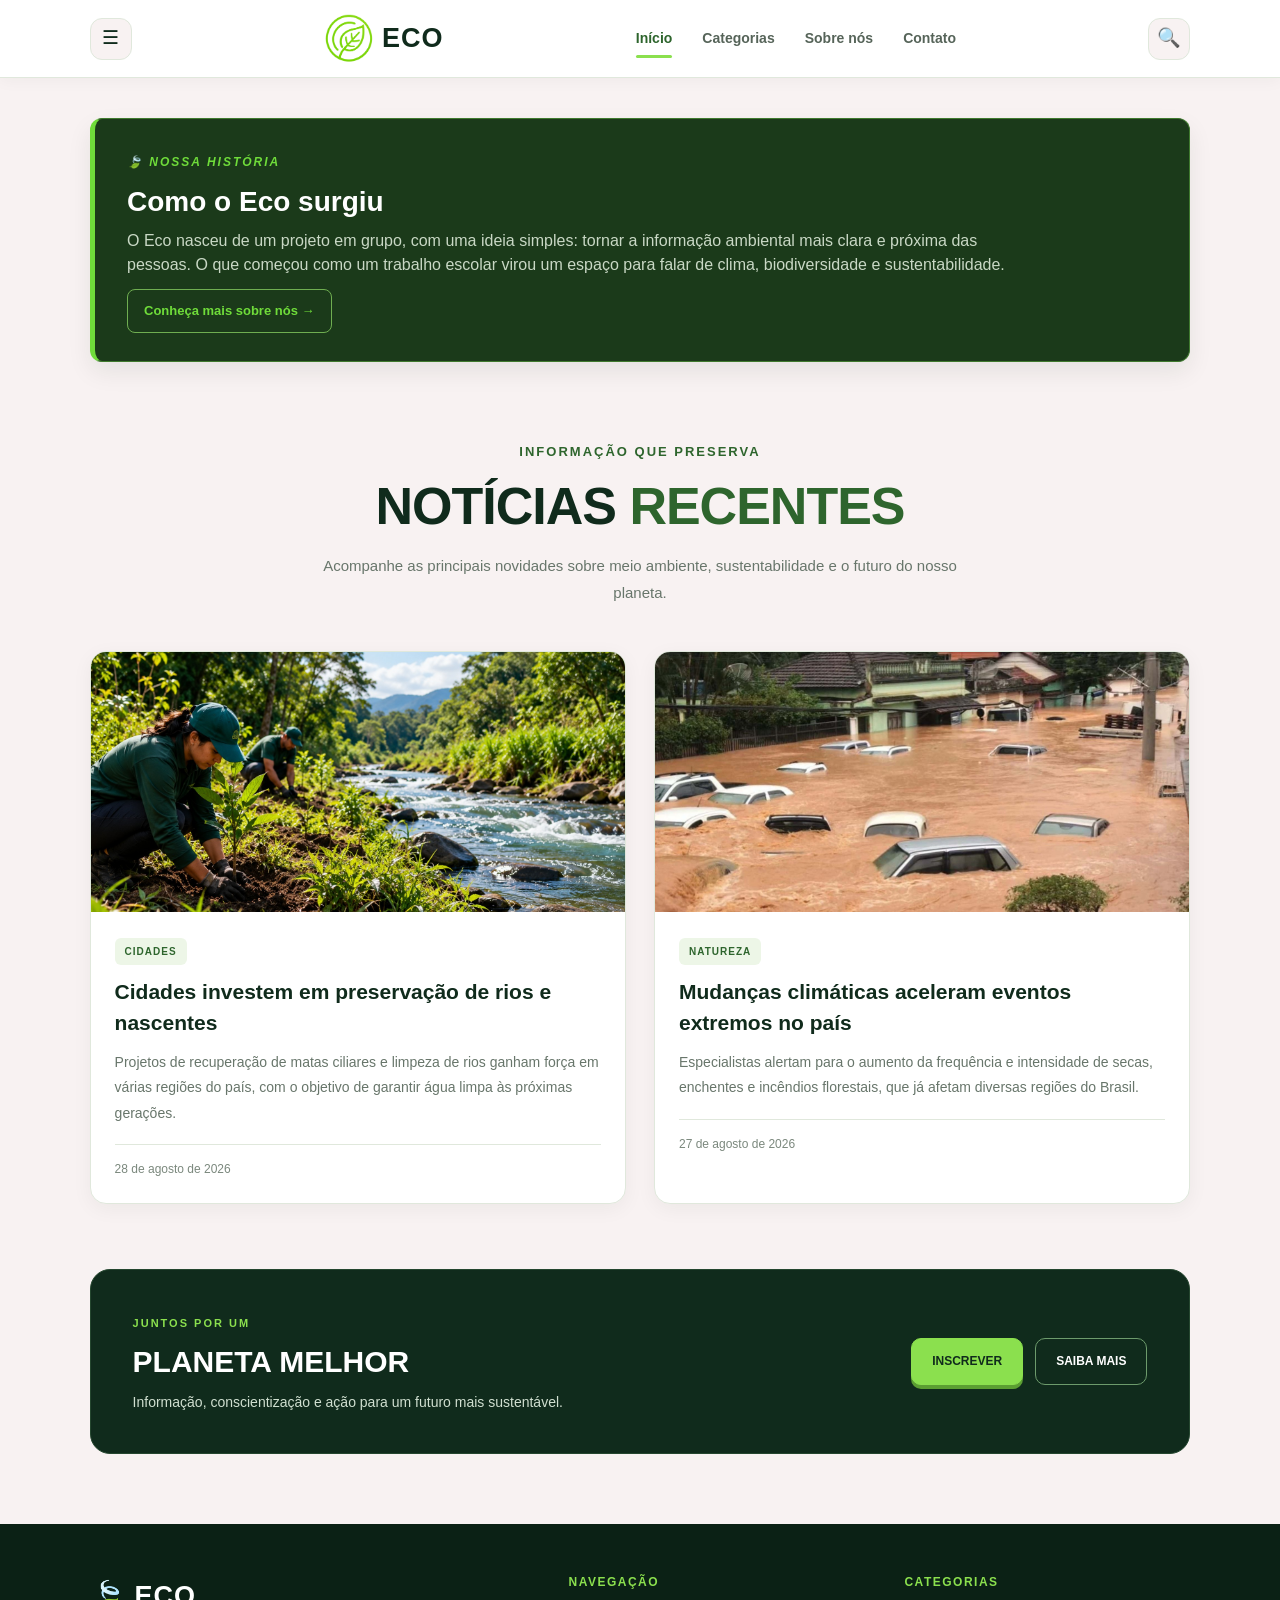
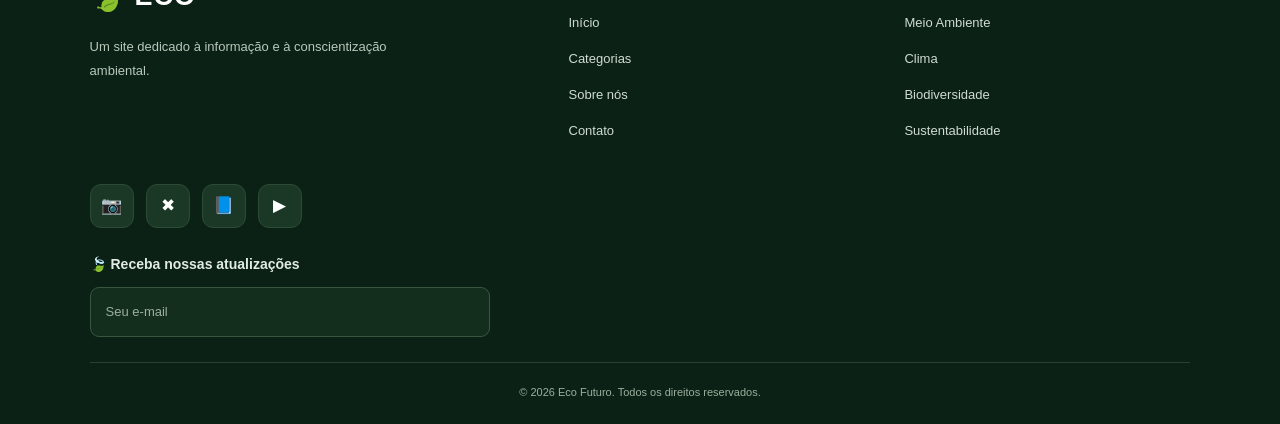
==== index.html @ 81a56c00 "mexi na pagina categorias" ====
<!DOCTYPE html>
<html lang="pt-BR">
<head>
<meta charset="UTF-8">
<meta name="viewport" content="width=device-width, initial-scale=1, viewport-fit=cover">
<title>Eco – Notícias Recentes</title>
<link rel="stylesheet" href="Index.css">
</head>
<body>

<header>
  <button aria-label="Menu">☰</button>
  <div class="logo"><span><img src="IMG/LogoEco.jpg" alt="LogoEco" width="50"></span> ECO</div>
  <nav class="menu-pc">
    <a class="ativo" href="#">Início</a>
    <a href="categorias.html">Categorias</a>
    <a href="sobre.html">Sobre nós</a>
    <a href="#">Contato</a>
  </nav>
  <button aria-label="Buscar">🔍</button>
</header>

<style>
  .historia {
    margin: 24px 14px;
    padding: 18px;
    background: #1b3a1a;
    border: 1px solid #3f7a2e;
    border-left: 5px solid #6fdc3a;
    border-radius: 12px;
    color: #ffffff;
    font-family: "Segoe UI", Arial, sans-serif;
  }
  .historia small { color: #6fdc3a; font-style: italic; font-weight: 700; }
  .historia h2 { font-size: 20px; margin: 4px 0 8px; }
  .historia p { font-size: 13px; line-height: 1.5; color: #c9d8c5; }
  .historia a { display: inline-block; margin-top: 12px; color: #6fdc3a; font-weight: 700; font-size: 13px; text-decoration: none; }
  .historia a:hover { text-decoration: underline; }
  @media (min-width: 900px) {
    .historia { max-width: 1100px; margin: 40px auto; padding: 28px 32px; }
    .historia h2 { font-size: 28px; }
    .historia p { font-size: 16px; }
  }
</style>

<section class="historia">
  <small>🍃 NOSSA HISTÓRIA</small>
  <h2>Como o Eco surgiu</h2>
  <p>
    O Eco nasceu de um projeto em grupo, com uma ideia simples: tornar a
    informação ambiental mais clara e próxima das pessoas. O que começou
    como um trabalho escolar virou um espaço para falar de clima,
    biodiversidade e sustentabilidade.
  </p>
  <a href="sobre.html">Conheça mais sobre nós →</a>
</section>

<section class="hero">
  <em> Informação que preserva</em>
  <h1>NOTÍCIAS <b>RECENTES</b></h1>
  <p>Acompanhe as principais novidades sobre meio ambiente, sustentabilidade e o futuro do nosso planeta.</p>
</section>

<main class="noticias">
  <article class="noticia">
    <div class="foto rio">
      <img src="IMG/Imagem1.jpg" alt="Rio e natureza" width="500">
    </div>
    <div>
      <span class="tag">CIDADES</span>
      <h2>Cidades investem em preservação de rios e nascentes</h2>
      <p>Projetos de recuperação de matas ciliares e limpeza de rios ganham força em várias regiões do país, com o objetivo de garantir água limpa às próximas gerações.</p>
      <time>28 de agosto de 2026</time>
    </div>
  </article>

  <article class="noticia">
    <div class="foto fogo">
      <img src="IMG/2270836f-87b8-4608-9b01-dda32c06513b.jpg" alt="Incêndio florestal" width="500">
    </div>
    <div>
      <span class="tag">NATUREZA</span>
      <h2>Mudanças climáticas aceleram eventos extremos no país</h2>
      <p>Especialistas alertam para o aumento da frequência e intensidade de secas, enchentes e incêndios florestais, que já afetam diversas regiões do Brasil.</p>
      <time>27 de agosto de 2026</time>
    </div>
  </article>
</main>

<section class="chamada">
  <div>
    <small>JUNTOS POR UM</small>
    <h2>PLANETA MELHOR</h2>
    <p>Informação, conscientização e ação para um futuro mais sustentável.</p>
  </div>
  <div class="botoes">
    <a class="btn cheio" href="login.html">INSCREVER</a>
    <a class="btn vazio" href="#">SAIBA MAIS</a>
  </div>
</section>

<footer>
  <div class="colunas">
    <div>
      <div class="logo"><span>🍃</span> ECO</div>
      <p>Um site dedicado à informação e à conscientização ambiental.</p>
    </div>
    <nav>
      <h3>NAVEGAÇÃO</h3>
      <ul>
        <li class="ativo"><a href="index.html">Início</a></li>
        <li><a href="categorias.html">Categorias</a></li>
        <li><a href="sobre.html">Sobre nós</a></li>
        <li><a href="#">Contato</a></li>
      </ul>
    </nav>
    <nav>
      <h3>CATEGORIAS</h3>
      <ul>
        <li><a href="#">Meio Ambiente</a></li>
        <li><a href="clima.html">Clima</a></li>
        <li><a href="#">Biodiversidade</a></li>
        <li><a href="#">Sustentabilidade</a></li>
      </ul>
    </nav>
  </div>

  <div class="sociais">
    <a href="#" aria-label="Instagram">📷</a>
    <a href="#" aria-label="X">✖</a>
    <a href="#" aria-label="Facebook">📘</a>
    <a href="#" aria-label="YouTube">▶</a>
  </div>

  <label class="rotulo" for="email">🍃 Receba nossas atualizações</label>
  <input id="email" type="email" placeholder="Seu e-mail">

  <p class="copy">© 2026 Eco Futuro. Todos os direitos reservados.</p>
</footer>

</body>
</html>
---- Index.css ----
/* ========================================
   ECO - PÁGINA INICIAL
======================================== */

:root {
  --verde-escuro: #102b1c;
  --verde-fundo: #1b3a1a;
  --verde-medio: #2e652d;
  --verde-lima: #8be04e;
  --verde-claro: #edf6e7;
  --branco: #ffffff;
  --fundo: #f8f2f2;
  --texto: #26372b;
  --texto-suave: #68766b;
  --borda: #e0e8dc;
}

* {
  margin: 0;
  padding: 0;
  box-sizing: border-box;
}

html {
  scroll-behavior: smooth;
}

body {
  background: var(--fundo);
  color: var(--texto);
  font-family: "Segoe UI", Arial, sans-serif;
  line-height: 1.7;
}

a {
  color: inherit;
  text-decoration: none;
}

button,
input {
  font: inherit;
}

button {
  cursor: pointer;
}

img {
  display: block;
  max-width: 100%;
}

/* ========================================
   CABEÇALHO
======================================== */

header {
  min-height: 78px;
  padding: 14px 7%;
  display: flex;
  align-items: center;
  justify-content: space-between;
  gap: 24px;
  background: #ffffff;
  border-bottom: 1px solid var(--borda);
  box-shadow: 0 3px 15px rgba(16, 43, 28, 0.04);
  position: relative;
  z-index: 10;
}

.logo {
  display: flex;
  align-items: center;
  gap: 8px;
  color: var(--verde-escuro);
  font-size: 27px;
  font-weight: 800;
  letter-spacing: 1px;
  white-space: nowrap;
}

.logo span {
  font-size: 29px;
}

.menu-pc {
  display: flex;
  align-items: center;
  gap: 30px;
}

.menu-pc a {
  position: relative;
  padding: 8px 0;
  color: #566459;
  font-size: 14px;
  font-weight: 600;
  transition: color 0.25s ease;
}

.menu-pc a::after {
  content: "";
  position: absolute;
  bottom: 0;
  left: 0;
  width: 0;
  height: 3px;
  background: var(--verde-lima);
  border-radius: 5px;
  transition: width 0.25s ease;
}

.menu-pc a:hover,
.menu-pc a.ativo {
  color: var(--verde-medio);
}

.menu-pc a:hover::after,
.menu-pc a.ativo::after {
  width: 100%;
}

header button {
  width: 42px;
  height: 42px;
  flex-shrink: 0;
  border: 1px solid var(--borda);
  border-radius: 12px;
  background: var(--fundo);
  color: var(--verde-escuro);
  font-size: 19px;
  transition: 0.25s ease;
}

header button:hover {
  background: var(--verde-claro);
  border-color: var(--verde-lima);
  transform: translateY(-2px);
}

header button:active {
  transform: scale(0.94);
}

/* ========================================
   NOSSA HISTÓRIA
======================================== */

.historia {
  width: 86%;
  max-width: 1120px;
  margin: 40px auto;
  padding: 30px 34px;
  background: var(--verde-fundo);
  border: 1px solid #3f7a2e;
  border-left: 6px solid var(--verde-lima);
  border-radius: 16px;
  color: var(--branco);
  box-shadow: 0 10px 25px rgba(16, 43, 28, 0.08);
}

.historia small {
  display: inline-block;
  margin-bottom: 8px;
  color: var(--verde-lima);
  font-size: 12px;
  font-weight: 800;
  letter-spacing: 2px;
}

.historia h2 {
  margin: 4px 0 10px;
  color: #ffffff;
  font-size: 28px;
  line-height: 1.3;
}

.historia p {
  max-width: 900px;
  color: #d2dfcf;
  font-size: 14px;
  line-height: 1.8;
}

.historia a {
  display: inline-block;
  margin-top: 16px;
  padding: 10px 16px;
  border: 1px solid #6fae51;
  border-radius: 8px;
  color: var(--verde-lima);
  font-size: 13px;
  font-weight: 700;
  transition: 0.25s ease;
}

.historia a:hover {
  background: var(--verde-lima);
  color: var(--verde-escuro);
  transform: translateY(-2px);
}

/* ========================================
   DESTAQUE PRINCIPAL
======================================== */

.hero {
  max-width: 1000px;
  margin: 0 auto;
  padding: 35px 20px 45px;
  text-align: center;
}

.hero em {
  display: inline-block;
  margin-bottom: 12px;
  color: var(--verde-medio);
  font-size: 13px;
  font-style: normal;
  font-weight: 700;
  letter-spacing: 2px;
  text-transform: uppercase;
}

.hero h1 {
  margin-bottom: 15px;
  color: var(--verde-escuro);
  font-size: clamp(34px, 5vw, 52px);
  font-weight: 800;
  line-height: 1.2;
  letter-spacing: -1px;
}

.hero h1 b {
  color: var(--verde-medio);
}

.hero p {
  max-width: 650px;
  margin: 0 auto;
  color: var(--texto-suave);
  font-size: 15px;
  line-height: 1.8;
}

/* ========================================
   CARDS DAS NOTÍCIAS
======================================== */

.noticias {
  width: 86%;
  max-width: 1120px;
  margin: 0 auto 65px;
  display: grid;
  grid-template-columns: repeat(2, minmax(0, 1fr));
  gap: 28px;
}

.noticia {
  min-width: 0;
  overflow: hidden;
  background: #ffffff;
  border: 1px solid var(--borda);
  border-radius: 16px;
  box-shadow: 0 5px 20px rgba(16, 43, 28, 0.05);
  transition:
    transform 0.3s ease,
    box-shadow 0.3s ease,
    border-color 0.3s ease;
}

.noticia:hover {
  transform: translateY(-5px);
  border-color: #c6dfb9;
  box-shadow: 0 14px 32px rgba(16, 43, 28, 0.12);
}

.noticia .foto {
  width: 100%;
  height: 260px;
  overflow: hidden;
  background: #e4eddf;
}

.noticia .foto img {
  width: 100%;
  height: 100%;
  object-fit: cover;
  object-position: center;
  transition: transform 0.45s ease;
}

.noticia:hover .foto img {
  transform: scale(1.04);
}

.noticia > div:last-child {
  padding: 24px;
}

.tag {
  display: inline-block;
  margin-bottom: 12px;
  padding: 5px 10px;
  border-radius: 6px;
  background: var(--verde-claro);
  color: var(--verde-medio);
  font-size: 10px;
  font-weight: 800;
  letter-spacing: 1px;
}

.noticia h2 {
  margin-bottom: 12px;
  color: var(--verde-escuro);
  font-size: 21px;
  line-height: 1.45;
}

.noticia p {
  margin-bottom: 18px;
  color: var(--texto-suave);
  font-size: 14px;
  line-height: 1.8;
}

.noticia time {
  display: block;
  padding-top: 14px;
  border-top: 1px solid var(--borda);
  color: #7b887d;
  font-size: 12px;
}

/* ========================================
   CHAMADA PLANETA MELHOR
======================================== */

.chamada {
  width: 86%;
  max-width: 1120px;
  margin: 0 auto 70px;
  padding: 38px 42px;
  display: flex;
  align-items: center;
  justify-content: space-between;
  gap: 30px;
  background: var(--verde-escuro);
  border: 1px solid #25472f;
  border-radius: 20px;
  color: #ffffff;
}

.chamada > div:first-child {
  max-width: 600px;
}

.chamada small {
  color: var(--verde-lima);
  font-size: 11px;
  font-weight: 800;
  letter-spacing: 2px;
}

.chamada h2 {
  margin: 7px 0 10px;
  color: #ffffff;
  font-size: 30px;
  line-height: 1.3;
}

.chamada p {
  color: #d0dfd0;
  font-size: 14px;
}

/* ========================================
   BOTÕES
======================================== */

.botoes {
  display: flex;
  align-items: center;
  flex-wrap: wrap;
  gap: 12px;
}

.btn {
  display: inline-flex;
  align-items: center;
  justify-content: center;
  padding: 12px 20px;
  border: 1px solid transparent;
  border-radius: 10px;
  font-size: 12px;
  font-weight: 800;
  text-align: center;
  transition:
    background-color 0.25s ease,
    color 0.25s ease,
    border-color 0.25s ease,
    transform 0.25s ease,
    box-shadow 0.25s ease;
}

.btn.cheio {
  background: var(--verde-lima);
  border-color: var(--verde-lima);
  color: var(--verde-escuro);
  box-shadow: 0 4px 0 #5b9e32;
}

.btn.cheio:hover {
  background: #a1ed6d;
  transform: translateY(-3px);
  box-shadow: 0 7px 16px rgba(139, 224, 78, 0.2);
}

.btn.cheio:active {
  transform: translateY(1px);
  box-shadow: 0 2px 0 #5b9e32;
}

.btn.vazio {
  background: transparent;
  border-color: #6d9b6c;
  color: #ffffff;
}

.btn.vazio:hover {
  background: #25472d;
  border-color: var(--verde-lima);
  color: var(--verde-lima);
  transform: translateY(-3px);
}

.btn.vazio:active {
  transform: scale(0.97);
}

/* ========================================
   RODAPÉ
======================================== */

footer {
  padding: 48px 7% 22px;
  background: #0b2115;
  color: #ffffff;
}

.colunas {
  width: 100%;
  max-width: 1120px;
  margin: 0 auto;
  display: grid;
  grid-template-columns: 1.5fr 1fr 1fr;
  gap: 50px;
}

footer .logo {
  margin-bottom: 14px;
  color: #ffffff;
}

.colunas p {
  max-width: 310px;
  color: #b8c9bb;
  font-size: 13px;
  line-height: 1.8;
}

footer h3 {
  margin-bottom: 15px;
  color: var(--verde-lima);
  font-size: 12px;
  letter-spacing: 1.5px;
}

footer ul {
  list-style: none;
}

footer li {
  margin-bottom: 9px;
}

footer li a {
  color: #d0dcd1;
  font-size: 13px;
  transition: color 0.2s ease;
}

footer li a:hover {
  color: var(--verde-lima);
}

/* ========================================
   REDES SOCIAIS
======================================== */

.sociais {
  width: 100%;
  max-width: 1120px;
  margin: 32px auto 25px;
  display: flex;
  align-items: center;
  gap: 12px;
}

.sociais a {
  width: 44px;
  height: 44px;
  display: inline-flex;
  align-items: center;
  justify-content: center;
  border: 1px solid #2c4b35;
  border-radius: 11px;
  background: #1b3826;
  color: #ffffff;
  font-size: 17px;
  transition:
    background-color 0.25s ease,
    transform 0.25s ease,
    border-color 0.25s ease;
}

.sociais a:hover {
  background: var(--verde-medio);
  border-color: var(--verde-lima);
  transform: translateY(-4px);
}

/* ========================================
   CAMPO DE E-MAIL
======================================== */

.rotulo {
  display: block;
  width: 100%;
  max-width: 1120px;
  margin: 0 auto 10px;
  color: #e1ece2;
  font-size: 14px;
  font-weight: 600;
}

#email {
  display: block;
  width: 100%;
  max-width: 400px;
  margin: 0 auto 25px 0;
  padding: 13px 15px;
  border: 1px solid #395641;
  border-radius: 9px;
  outline: none;
  background: #142e1e;
  color: #ffffff;
  font-size: 13px;
  transition: border-color 0.25s ease;
}

#email::placeholder {
  color: #9caf9f;
}

#email:focus {
  border-color: var(--verde-lima);
  box-shadow: 0 0 0 3px rgba(139, 224, 78, 0.1);
}

/* ========================================
   DIREITOS AUTORAIS
======================================== */

.copy {
  max-width: 1120px;
  margin: 0 auto;
  padding-top: 20px;
  border-top: 1px solid #294132;
  color: #9caf9f;
  font-size: 11px;
  text-align: center;
}

/* ========================================
   RESPONSIVIDADE
======================================== */

@media (max-width: 850px) {
  header {
    padding: 14px 5%;
    gap: 14px;
  }

  .menu-pc {
    gap: 16px;
  }

  .menu-pc a {
    font-size: 12px;
  }

  .historia,
  .noticias,
  .chamada {
    width: 90%;
  }

  .noticia .foto {
    height: 210px;
  }

  .chamada {
    padding: 30px;
    flex-direction: column;
    align-items: flex-start;
  }

  .colunas {
    gap: 30px;
  }
}

@media (max-width: 600px) {
  header {
    min-height: 70px;
    padding: 12px 4%;
    gap: 9px;
  }

  header .logo {
    font-size: 21px;
  }

  header .logo span {
    font-size: 23px;
  }

  .menu-pc {
    gap: 9px;
  }

  .menu-pc a {
    font-size: 10px;
  }

  header button {
    width: 33px;
    height: 33px;
    font-size: 15px;
  }

  .historia {
    margin: 25px auto;
    padding: 23px;
  }

  .historia h2 {
    font-size: 23px;
  }

  .hero {
    padding: 25px 6% 35px;
  }

  .hero h1 {
    font-size: 34px;
  }

  .hero p {
    font-size: 13px;
  }

  .noticias {
    grid-template-columns: 1fr;
    gap: 22px;
    margin-bottom: 45px;
  }

  .noticia .foto {
    height: 230px;
  }

  .noticia > div:last-child {
    padding: 20px;
  }

  .noticia h2 {
    font-size: 19px;
  }

  .chamada {
    margin-bottom: 45px;
    padding: 25px;
  }

  .chamada h2 {
    font-size: 25px;
  }

  .botoes {
    width: 100%;
  }

  .botoes .btn {
    flex: 1;
    padding: 12px 10px;
  }

  footer {
    padding: 35px 6% 20px;
  }

  .colunas {
    grid-template-columns: 1fr 1fr;
    gap: 28px 18px;
  }

  .colunas > div:first-child {
    grid-column: 1 / -1;
  }

  #email {
    max-width: 100%;
  }
}

/* MENOS ANIMAÇÕES PARA QUEM PREFERIR */

@media (prefers-reduced-motion: reduce) {
  *,
  *::before,
  *::after {
    scroll-behavior: auto !important;
    transition-duration: 0.01ms !important;
  }
}
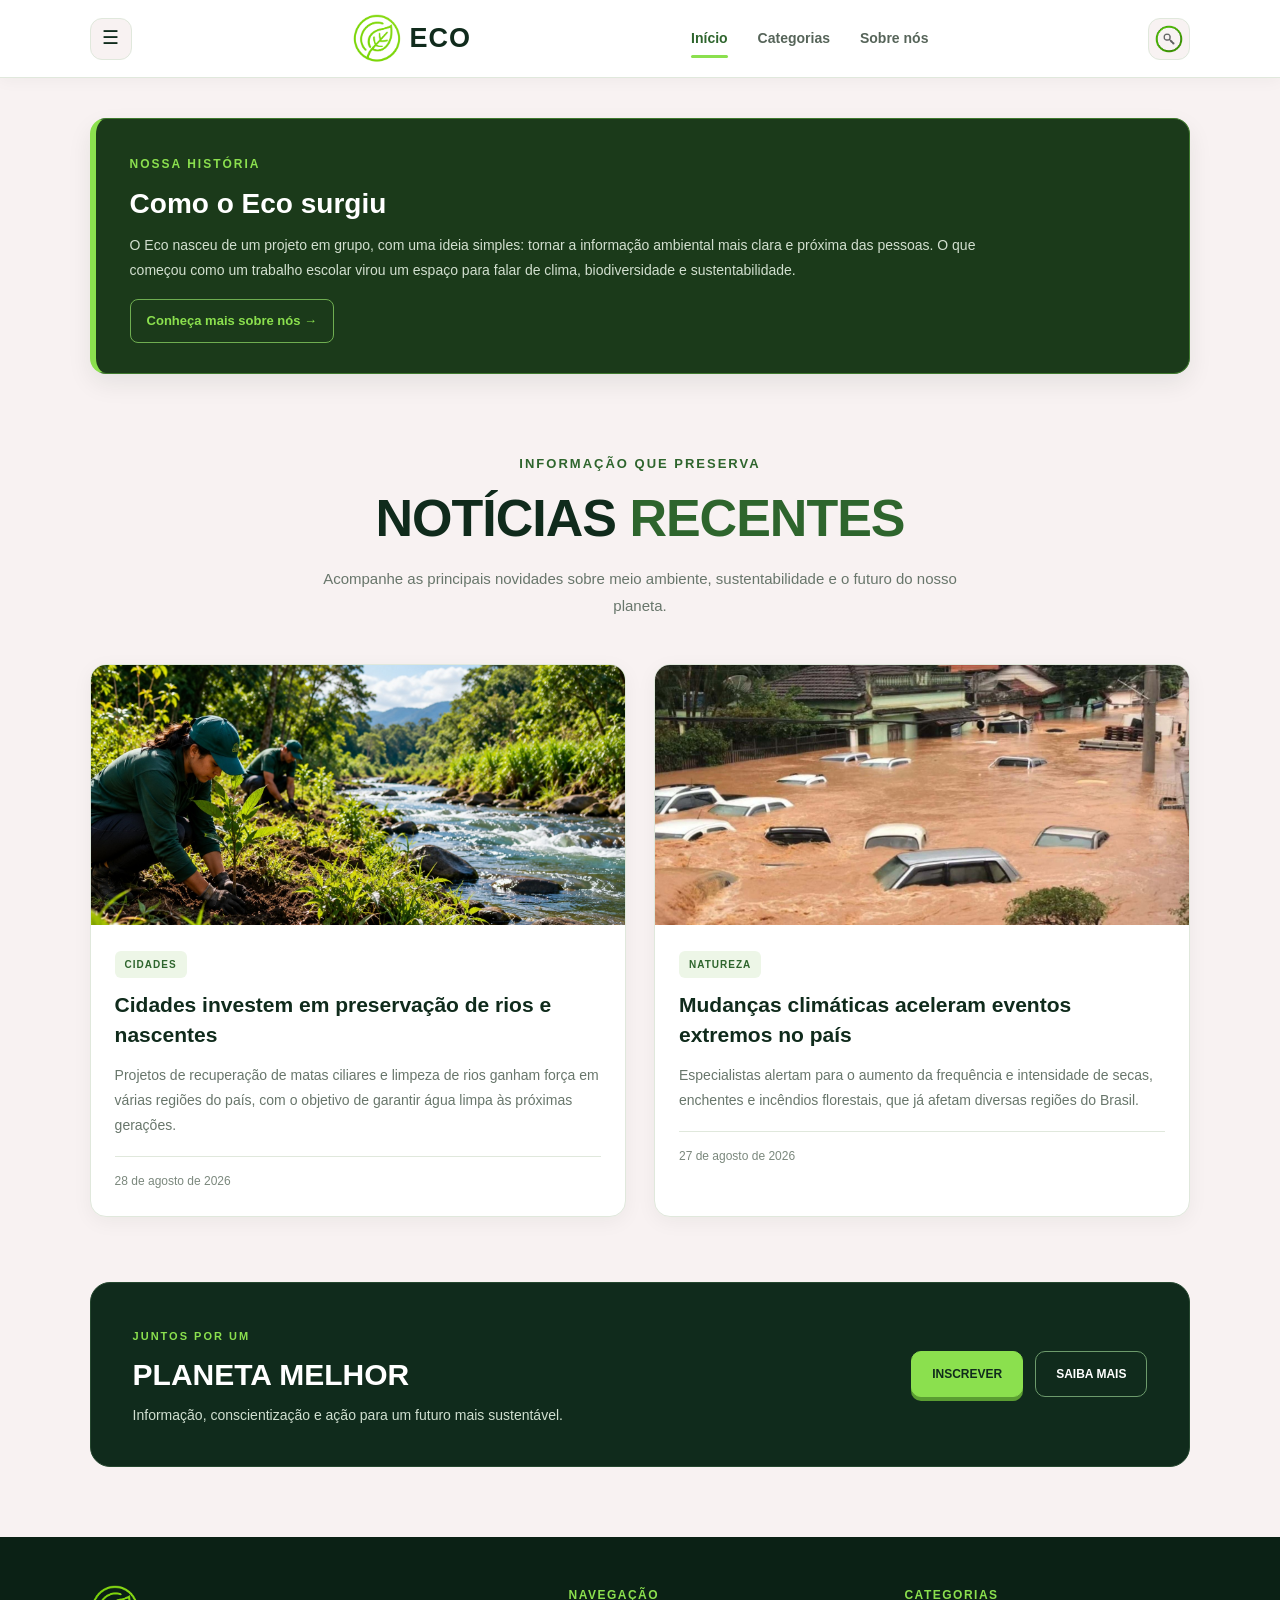
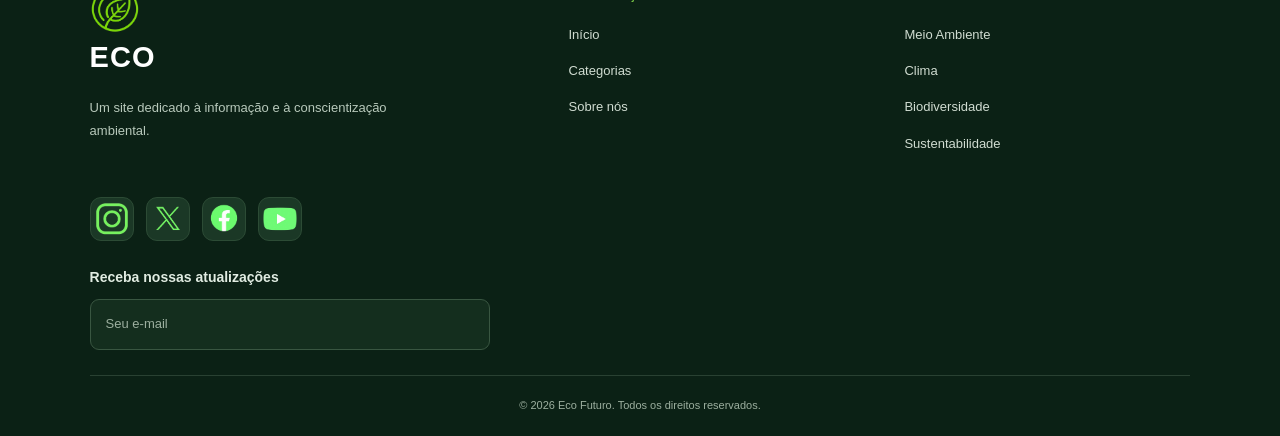
==== commit 910a7ed7: "mudei icones e imagens" ====
--- a/index.html
+++ b/index.html
@@ -1,142 +1,128 @@
 <!DOCTYPE html>
 <html lang="pt-BR">
+
 <head>
-<meta charset="UTF-8">
-<meta name="viewport" content="width=device-width, initial-scale=1, viewport-fit=cover">
-<title>Eco – Notícias Recentes</title>
-<link rel="stylesheet" href="Index.css">
+  <meta charset="UTF-8">
+  <meta name="viewport" content="width=device-width, initial-scale=1, viewport-fit=cover">
+  <title>Eco – Notícias Recentes</title>
+  <link rel="stylesheet" href="Index.css">
 </head>
+
 <body>
 
-<header>
-  <button aria-label="Menu">☰</button>
-  <div class="logo"><span><img src="IMG/LogoEco.jpg" alt="LogoEco" width="50"></span> ECO</div>
-  <nav class="menu-pc">
-    <a class="ativo" href="#">Início</a>
-    <a href="categorias.html">Categorias</a>
-    <a href="sobre.html">Sobre nós</a>
-    <a href="#">Contato</a>
-  </nav>
-  <button aria-label="Buscar">🔍</button>
-</header>
+  <header>
+    <button aria-label="Menu">☰</button>
+    <div class="logo"><span><img src="IMG/LogoEco.jpg" alt="LogoEco" width="50"></span> ECO</div>
+    <nav class="menu-pc">
+      <a class="ativo" href="#">Início</a>
+      <a href="categorias.html">Categorias</a>
+      <a href="sobre.html">Sobre nós</a>
+      
+    </nav>
+    <button aria-label="Buscar"><img src="IMG/Icone-pesquisa.jpg" </button>
+  </header>
 
-<style>
-  .historia {
-    margin: 24px 14px;
-    padding: 18px;
-    background: #1b3a1a;
-    border: 1px solid #3f7a2e;
-    border-left: 5px solid #6fdc3a;
-    border-radius: 12px;
-    color: #ffffff;
-    font-family: "Segoe UI", Arial, sans-serif;
-  }
-  .historia small { color: #6fdc3a; font-style: italic; font-weight: 700; }
-  .historia h2 { font-size: 20px; margin: 4px 0 8px; }
-  .historia p { font-size: 13px; line-height: 1.5; color: #c9d8c5; }
-  .historia a { display: inline-block; margin-top: 12px; color: #6fdc3a; font-weight: 700; font-size: 13px; text-decoration: none; }
-  .historia a:hover { text-decoration: underline; }
-  @media (min-width: 900px) {
-    .historia { max-width: 1100px; margin: 40px auto; padding: 28px 32px; }
-    .historia h2 { font-size: 28px; }
-    .historia p { font-size: 16px; }
-  }
-</style>
+  <style>
+    
+  </style>
 
-<section class="historia">
-  <small>🍃 NOSSA HISTÓRIA</small>
-  <h2>Como o Eco surgiu</h2>
-  <p>
-    O Eco nasceu de um projeto em grupo, com uma ideia simples: tornar a
-    informação ambiental mais clara e próxima das pessoas. O que começou
-    como um trabalho escolar virou um espaço para falar de clima,
-    biodiversidade e sustentabilidade.
-  </p>
-  <a href="sobre.html">Conheça mais sobre nós →</a>
-</section>
+  <section class="historia">
+    <small> NOSSA HISTÓRIA</small>
+    <h2>Como o Eco surgiu</h2>
+    <p>
+      O Eco nasceu de um projeto em grupo, com uma ideia simples: tornar a
+      informação ambiental mais clara e próxima das pessoas. O que começou
+      como um trabalho escolar virou um espaço para falar de clima,
+      biodiversidade e sustentabilidade.
+    </p>
+    <a href="sobre.html">Conheça mais sobre nós →</a>
+  </section>
 
-<section class="hero">
-  <em> Informação que preserva</em>
-  <h1>NOTÍCIAS <b>RECENTES</b></h1>
-  <p>Acompanhe as principais novidades sobre meio ambiente, sustentabilidade e o futuro do nosso planeta.</p>
-</section>
+  <section class="hero">
+    <em> Informação que preserva</em>
+    <h1>NOTÍCIAS <b>RECENTES</b></h1>
+    <p>Acompanhe as principais novidades sobre meio ambiente, sustentabilidade e o futuro do nosso planeta.</p>
+  </section>
 
-<main class="noticias">
-  <article class="noticia">
-    <div class="foto rio">
-      <img src="IMG/Imagem1.jpg" alt="Rio e natureza" width="500">
+  <main class="noticias">
+    <article class="noticia">
+      <div class="foto rio">
+        <img src="IMG/Imagem1.jpg" alt="Rio e natureza" width="500">
+      </div>
+      <div>
+        <span class="tag">CIDADES</span>
+        <h2>Cidades investem em preservação de rios e nascentes</h2>
+        <p>Projetos de recuperação de matas ciliares e limpeza de rios ganham força em várias regiões do país, com o
+          objetivo de garantir água limpa às próximas gerações.</p>
+        <time>28 de agosto de 2026</time>
+      </div>
+    </article>
+
+    <article class="noticia">
+      <div class="foto fogo">
+        <img src="IMG/2270836f-87b8-4608-9b01-dda32c06513b.jpg" alt="Incêndio florestal" width="500">
+      </div>
+      <div>
+        <span class="tag">NATUREZA</span>
+        <h2>Mudanças climáticas aceleram eventos extremos no país</h2>
+        <p>Especialistas alertam para o aumento da frequência e intensidade de secas, enchentes e incêndios florestais,
+          que já afetam diversas regiões do Brasil.</p>
+        <time>27 de agosto de 2026</time>
+      </div>
+    </article>
+  </main>
+
+  <section class="chamada">
+    <div>
+      <small>JUNTOS POR UM</small>
+      <h2>PLANETA MELHOR</h2>
+      <p>Informação, conscientização e ação para um futuro mais sustentável.</p>
     </div>
-    <div>
-      <span class="tag">CIDADES</span>
-      <h2>Cidades investem em preservação de rios e nascentes</h2>
-      <p>Projetos de recuperação de matas ciliares e limpeza de rios ganham força em várias regiões do país, com o objetivo de garantir água limpa às próximas gerações.</p>
-      <time>28 de agosto de 2026</time>
+    <div class="botoes">
+      <a class="btn cheio" href="login.html">INSCREVER</a>
+      <a class="btn vazio" href="#">SAIBA MAIS</a>
     </div>
-  </article>
+  </section>
 
-  <article class="noticia">
-    <div class="foto fogo">
-      <img src="IMG/2270836f-87b8-4608-9b01-dda32c06513b.jpg" alt="Incêndio florestal" width="500">
+  <footer>
+    <div class="colunas">
+      <div>
+        <div class="logo"><span><img src="IMG/LogoEco.jpg" width="50" </span> ECO</div>
+        <p>Um site dedicado à informação e à conscientização ambiental.</p>
+      </div>
+      <nav>
+        <h3>NAVEGAÇÃO</h3>
+        <ul>
+          <li class="ativo"><a href="index.html">Início</a></li>
+          <li><a href="categorias.html">Categorias</a></li>
+          <li><a href="sobre.html">Sobre nós</a></li>
+
+        </ul>
+      </nav>
+      <nav>
+        <h3>CATEGORIAS</h3>
+        <ul>
+          <li><a href="#">Meio Ambiente</a></li>
+          <li><a href="clima.html">Clima</a></li>
+          <li><a href="biodiversidade.html">Biodiversidade</a></li>
+          <li><a href="#">Sustentabilidade</a></li>
+        </ul>
+      </nav>
     </div>
-    <div>
-      <span class="tag">NATUREZA</span>
-      <h2>Mudanças climáticas aceleram eventos extremos no país</h2>
-      <p>Especialistas alertam para o aumento da frequência e intensidade de secas, enchentes e incêndios florestais, que já afetam diversas regiões do Brasil.</p>
-      <time>27 de agosto de 2026</time>
+
+    <div class="sociais">
+      <a href="#" aria-label="Instagram"><img src="IMG/Insta-verde.png"</a>
+      <a href="#" aria-label="X"><img src="IMG/x.jpg" alt=""></a>
+      <a href="#" aria-label="Facebook"><img src="IMG/Faceboook.jpg"</a>
+      <a href="#" aria-label="YouTube"><img src="IMG/You-tube.jpg"</a>
     </div>
-  </article>
-</main>
 
-<section class="chamada">
-  <div>
-    <small>JUNTOS POR UM</small>
-    <h2>PLANETA MELHOR</h2>
-    <p>Informação, conscientização e ação para um futuro mais sustentável.</p>
-  </div>
-  <div class="botoes">
-    <a class="btn cheio" href="login.html">INSCREVER</a>
-    <a class="btn vazio" href="#">SAIBA MAIS</a>
-  </div>
-</section>
+    <label class="rotulo" for="email"> Receba nossas atualizações</label>
+    <input id="email" type="email" placeholder="Seu e-mail">
 
-<footer>
-  <div class="colunas">
-    <div>
-      <div class="logo"><span>🍃</span> ECO</div>
-      <p>Um site dedicado à informação e à conscientização ambiental.</p>
-    </div>
-    <nav>
-      <h3>NAVEGAÇÃO</h3>
-      <ul>
-        <li class="ativo"><a href="index.html">Início</a></li>
-        <li><a href="categorias.html">Categorias</a></li>
-        <li><a href="sobre.html">Sobre nós</a></li>
-        <li><a href="#">Contato</a></li>
-      </ul>
-    </nav>
-    <nav>
-      <h3>CATEGORIAS</h3>
-      <ul>
-        <li><a href="#">Meio Ambiente</a></li>
-        <li><a href="clima.html">Clima</a></li>
-        <li><a href="#">Biodiversidade</a></li>
-        <li><a href="#">Sustentabilidade</a></li>
-      </ul>
-    </nav>
-  </div>
-
-  <div class="sociais">
-    <a href="#" aria-label="Instagram">📷</a>
-    <a href="#" aria-label="X">✖</a>
-    <a href="#" aria-label="Facebook">📘</a>
-    <a href="#" aria-label="YouTube">▶</a>
-  </div>
-
-  <label class="rotulo" for="email">🍃 Receba nossas atualizações</label>
-  <input id="email" type="email" placeholder="Seu e-mail">
-
-  <p class="copy">© 2026 Eco Futuro. Todos os direitos reservados.</p>
-</footer>
+    <p class="copy">© 2026 Eco Futuro. Todos os direitos reservados.</p>
+  </footer>
 
 </body>
+
 </html>
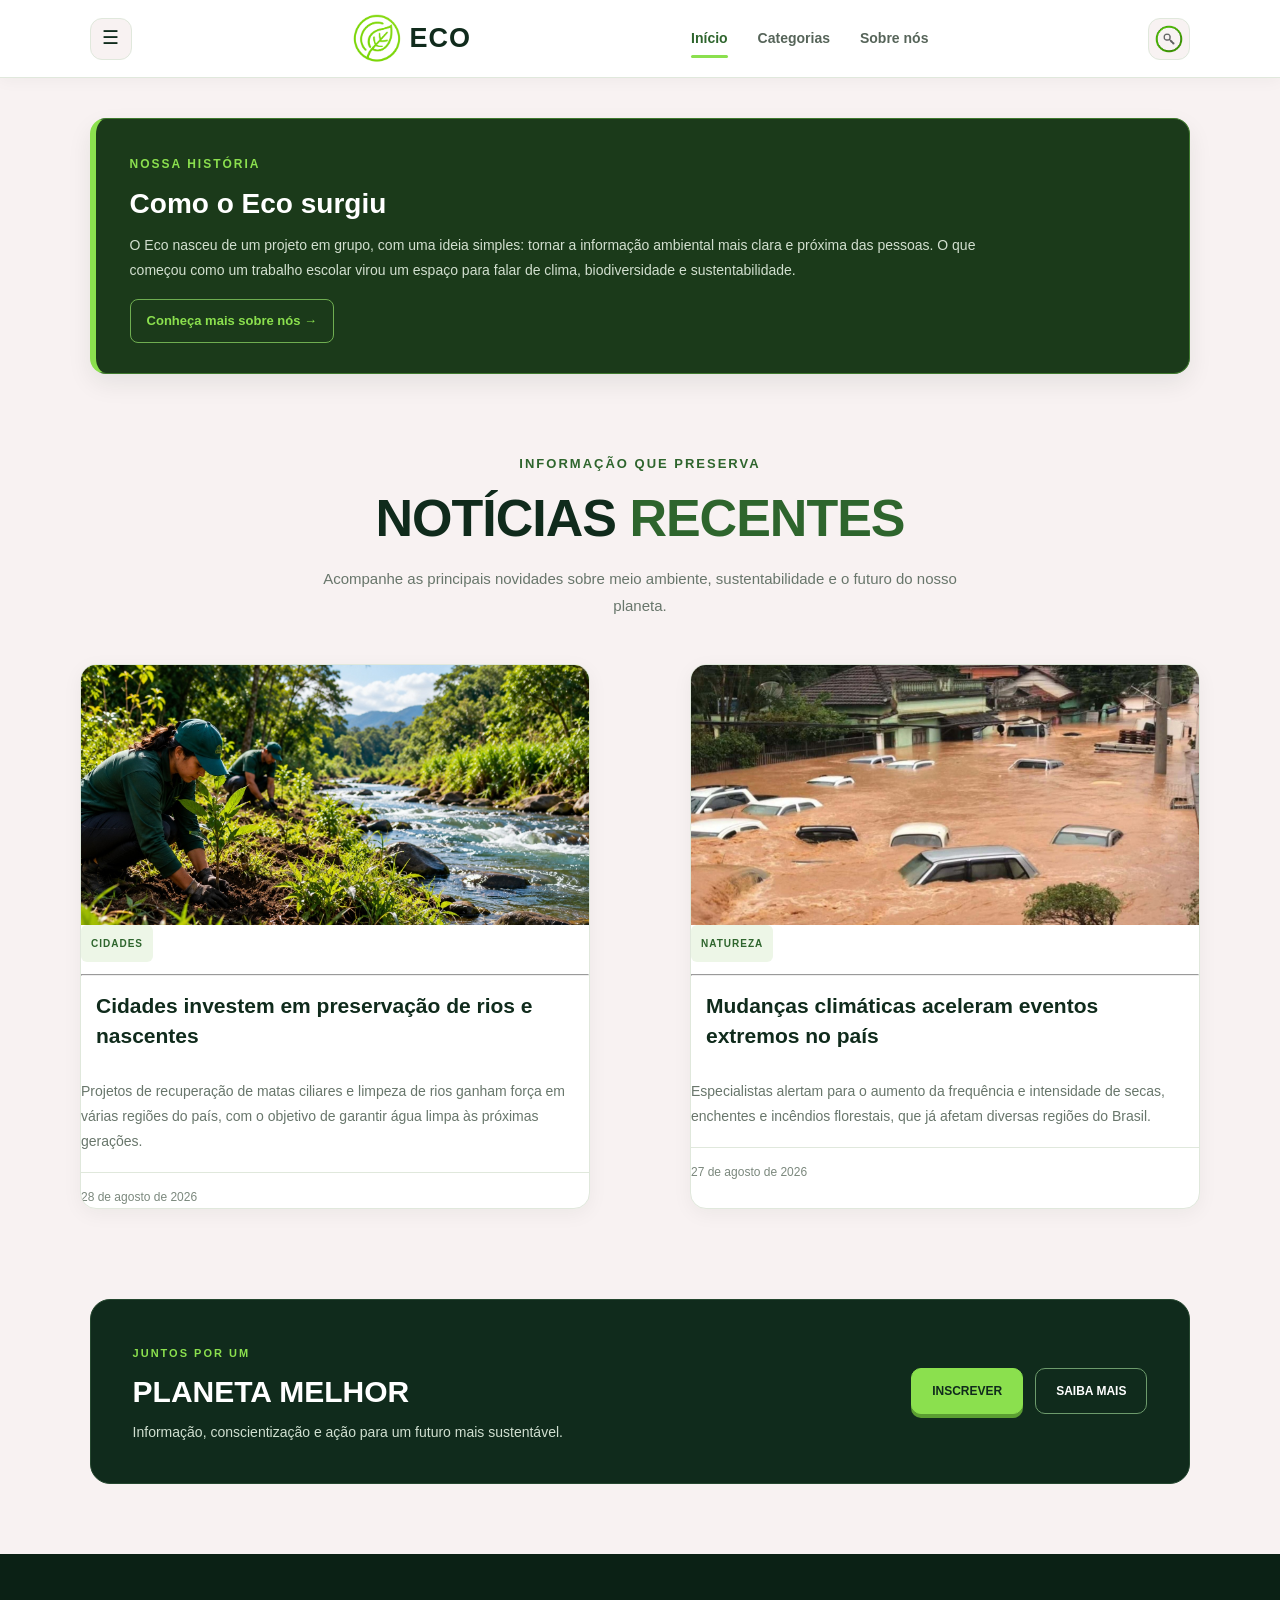
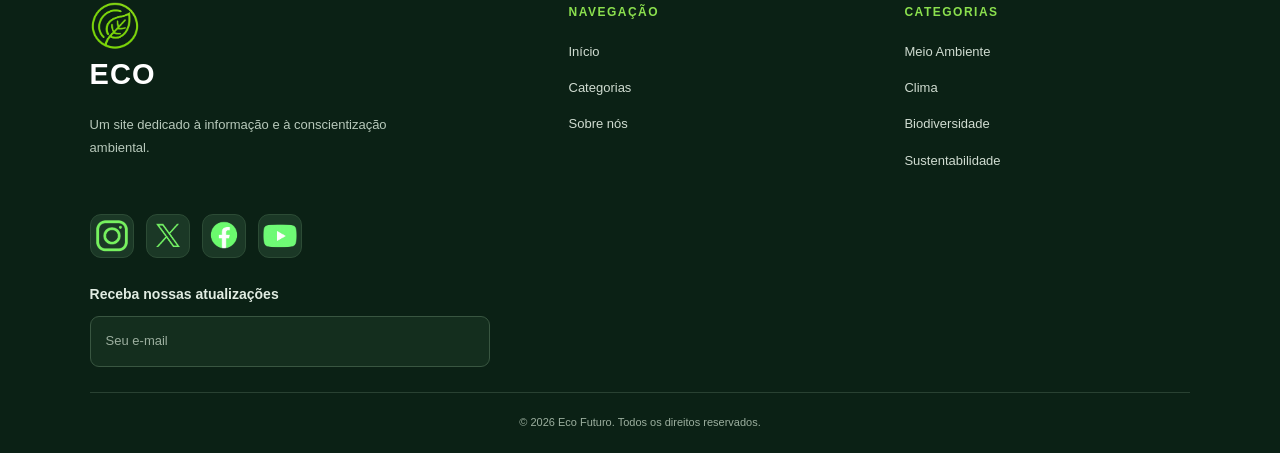
==== commit 80aa17de: "mexi nos cards" ====
--- a/index.html
+++ b/index.html
@@ -46,29 +46,36 @@
 
   <main class="noticias">
     <article class="noticia">
+      <a href=https://www.abcdoabc.com.br/governo-de-sp-investe-23mi-prevencao-de-riscos/>
       <div class="foto rio">
         <img src="IMG/Imagem1.jpg" alt="Rio e natureza" width="500">
       </div>
+      
       <div>
         <span class="tag">CIDADES</span>
+        <hr>
         <h2>Cidades investem em preservação de rios e nascentes</h2>
         <p>Projetos de recuperação de matas ciliares e limpeza de rios ganham força em várias regiões do país, com o
           objetivo de garantir água limpa às próximas gerações.</p>
         <time>28 de agosto de 2026</time>
       </div>
+      </a>
     </article>
 
     <article class="noticia">
+       <a href=https://www.unicef.org/brazil/mudancas-climaticas-e-meio-ambiente/>
       <div class="foto fogo">
         <img src="IMG/2270836f-87b8-4608-9b01-dda32c06513b.jpg" alt="Incêndio florestal" width="500">
       </div>
       <div>
         <span class="tag">NATUREZA</span>
+        <hr>
         <h2>Mudanças climáticas aceleram eventos extremos no país</h2>
         <p>Especialistas alertam para o aumento da frequência e intensidade de secas, enchentes e incêndios florestais,
           que já afetam diversas regiões do Brasil.</p>
         <time>27 de agosto de 2026</time>
       </div>
+    </a>
     </article>
   </main>
 
--- a/Index.css
+++ b/Index.css
@@ -245,17 +245,15 @@
   line-height: 1.8;
 }
 
-/* ========================================
-   CARDS DAS NOTÍCIAS
-======================================== */
+/* CARDS DAS NOTÍCIAS */
 
 .noticias {
-  width: 86%;
+  width: 100%;
   max-width: 1120px;
-  margin: 0 auto 65px;
+  margin: 0 auto 90px;
   display: grid;
   grid-template-columns: repeat(2, minmax(0, 1fr));
-  gap: 28px;
+  gap: 100px;
 }
 
 .noticia {
@@ -303,7 +301,7 @@
 .tag {
   display: inline-block;
   margin-bottom: 12px;
-  padding: 5px 10px;
+  padding: 10px 10px;
   border-radius: 6px;
   background: var(--verde-claro);
   color: var(--verde-medio);
@@ -312,7 +310,9 @@
   letter-spacing: 1px;
 }
 
+/*Cidades investem dentro do card*/
 .noticia h2 {
+  padding: 15px;
   margin-bottom: 12px;
   color: var(--verde-escuro);
   font-size: 21px;
@@ -334,9 +334,7 @@
   font-size: 12px;
 }
 
-/* ========================================
-   CHAMADA PLANETA MELHOR
-======================================== */
+/* CHAMADA PLANETA MELHOR */
 
 .chamada {
   width: 86%;
@@ -376,9 +374,7 @@
   font-size: 14px;
 }
 
-/* ========================================
-   BOTÕES
-======================================== */
+/* BOTÕES */
 
 .botoes {
   display: flex;
@@ -440,9 +436,7 @@
   transform: scale(0.97);
 }
 
-/* ========================================
-   RODAPÉ
-======================================== */
+/* RODAPÉ */
 
 footer {
   padding: 48px 7% 22px;
@@ -532,9 +526,7 @@
   transform: translateY(-4px);
 }
 
-/* ========================================
-   CAMPO DE E-MAIL
-======================================== */
+/* CAMPO DE E-MAIL */
 
 .rotulo {
   display: block;
@@ -570,9 +562,7 @@
   box-shadow: 0 0 0 3px rgba(139, 224, 78, 0.1);
 }
 
-/* ========================================
-   DIREITOS AUTORAIS
-======================================== */
+/* DIREITOS AUTORAIS */
 
 .copy {
   max-width: 1120px;
@@ -584,9 +574,7 @@
   text-align: center;
 }
 
-/* ========================================
-   RESPONSIVIDADE
-======================================== */
+/*RESPONSIVIDADE*/
 
 @media (max-width: 850px) {
   header {
@@ -726,14 +714,3 @@
     max-width: 100%;
   }
 }
-
-/* MENOS ANIMAÇÕES PARA QUEM PREFERIR */
-
-@media (prefers-reduced-motion: reduce) {
-  *,
-  *::before,
-  *::after {
-    scroll-behavior: auto !important;
-    transition-duration: 0.01ms !important;
-  }
-}
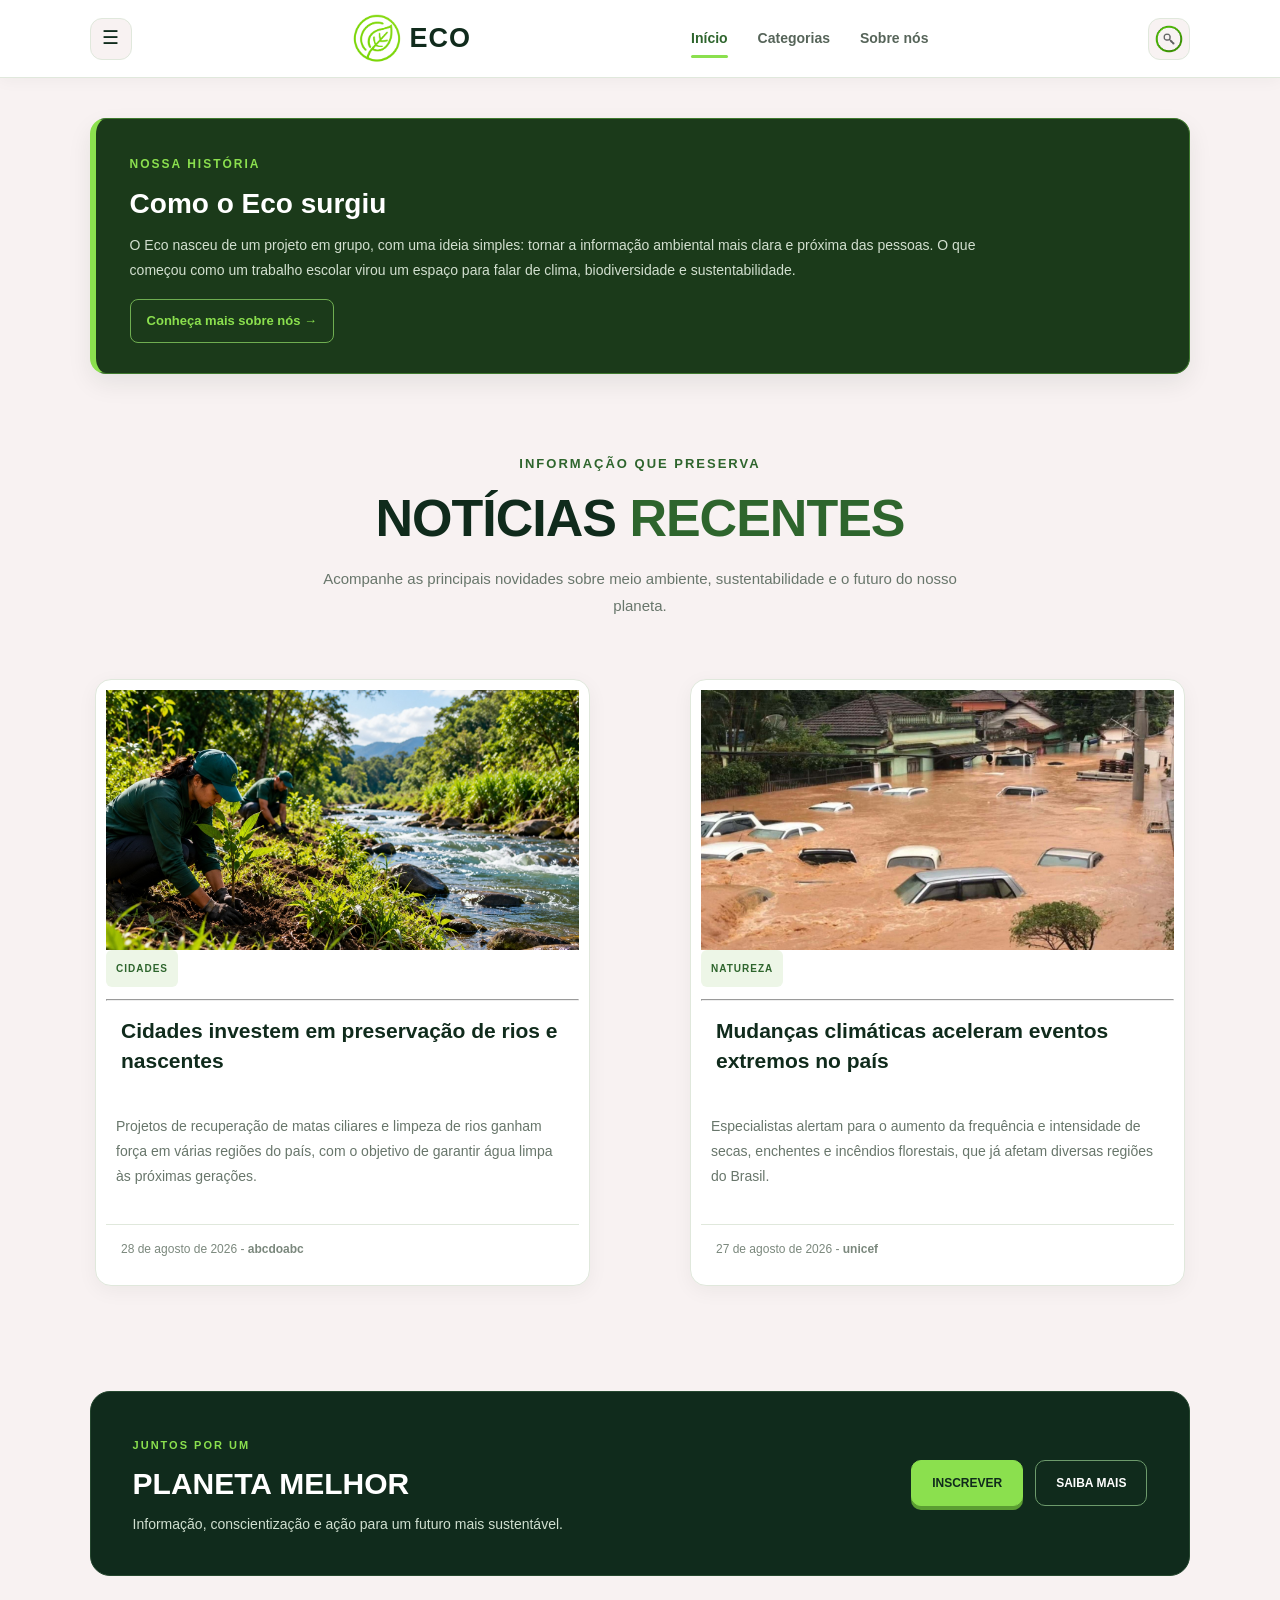
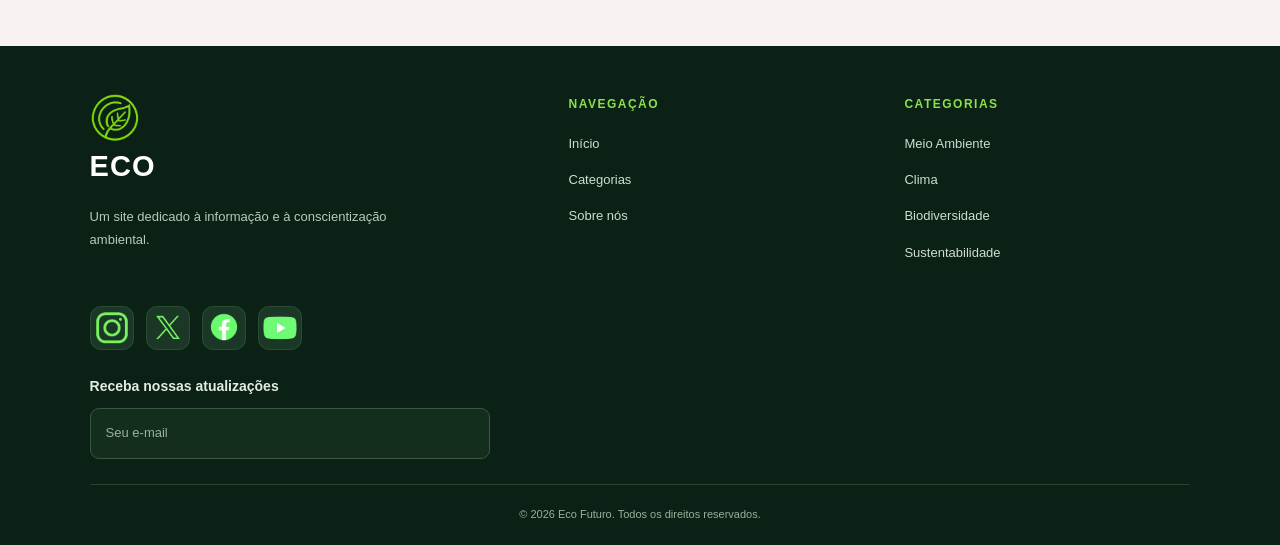
==== commit 4a535f58: "reajustei os cards" ====
--- a/index.html
+++ b/index.html
@@ -57,7 +57,7 @@
         <h2>Cidades investem em preservação de rios e nascentes</h2>
         <p>Projetos de recuperação de matas ciliares e limpeza de rios ganham força em várias regiões do país, com o
           objetivo de garantir água limpa às próximas gerações.</p>
-        <time>28 de agosto de 2026</time>
+        <time>28 de agosto de 2026 - <strong>abcdoabc</strong></time>
       </div>
       </a>
     </article>
@@ -73,7 +73,7 @@
         <h2>Mudanças climáticas aceleram eventos extremos no país</h2>
         <p>Especialistas alertam para o aumento da frequência e intensidade de secas, enchentes e incêndios florestais,
           que já afetam diversas regiões do Brasil.</p>
-        <time>27 de agosto de 2026</time>
+        <time>27 de agosto de 2026 - <strong>unicef</strong></time>
       </div>
     </a>
     </article>
--- a/Index.css
+++ b/Index.css
@@ -245,9 +245,10 @@
   line-height: 1.8;
 }
 
-/* CARDS DAS NOTÍCIAS */
+/* CARDS DA NATUREZA dentro do card */
 
 .noticias {
+  padding: 15px;
   width: 100%;
   max-width: 1120px;
   margin: 0 auto 90px;
@@ -256,7 +257,9 @@
   gap: 100px;
 }
 
+/*Texto Natureza*/
 .noticia {
+  padding: 10px;
   min-width: 0;
   overflow: hidden;
   background: #ffffff;
@@ -319,14 +322,18 @@
   line-height: 1.45;
 }
 
+/*Texto cidades investem*/
 .noticia p {
-  margin-bottom: 18px;
+  padding: 10px;
+  margin-bottom: 25px;
   color: var(--texto-suave);
   font-size: 14px;
   line-height: 1.8;
 }
 
+/*Texto cidades investem - dia*/
 .noticia time {
+  padding: 15px;
   display: block;
   padding-top: 14px;
   border-top: 1px solid var(--borda);
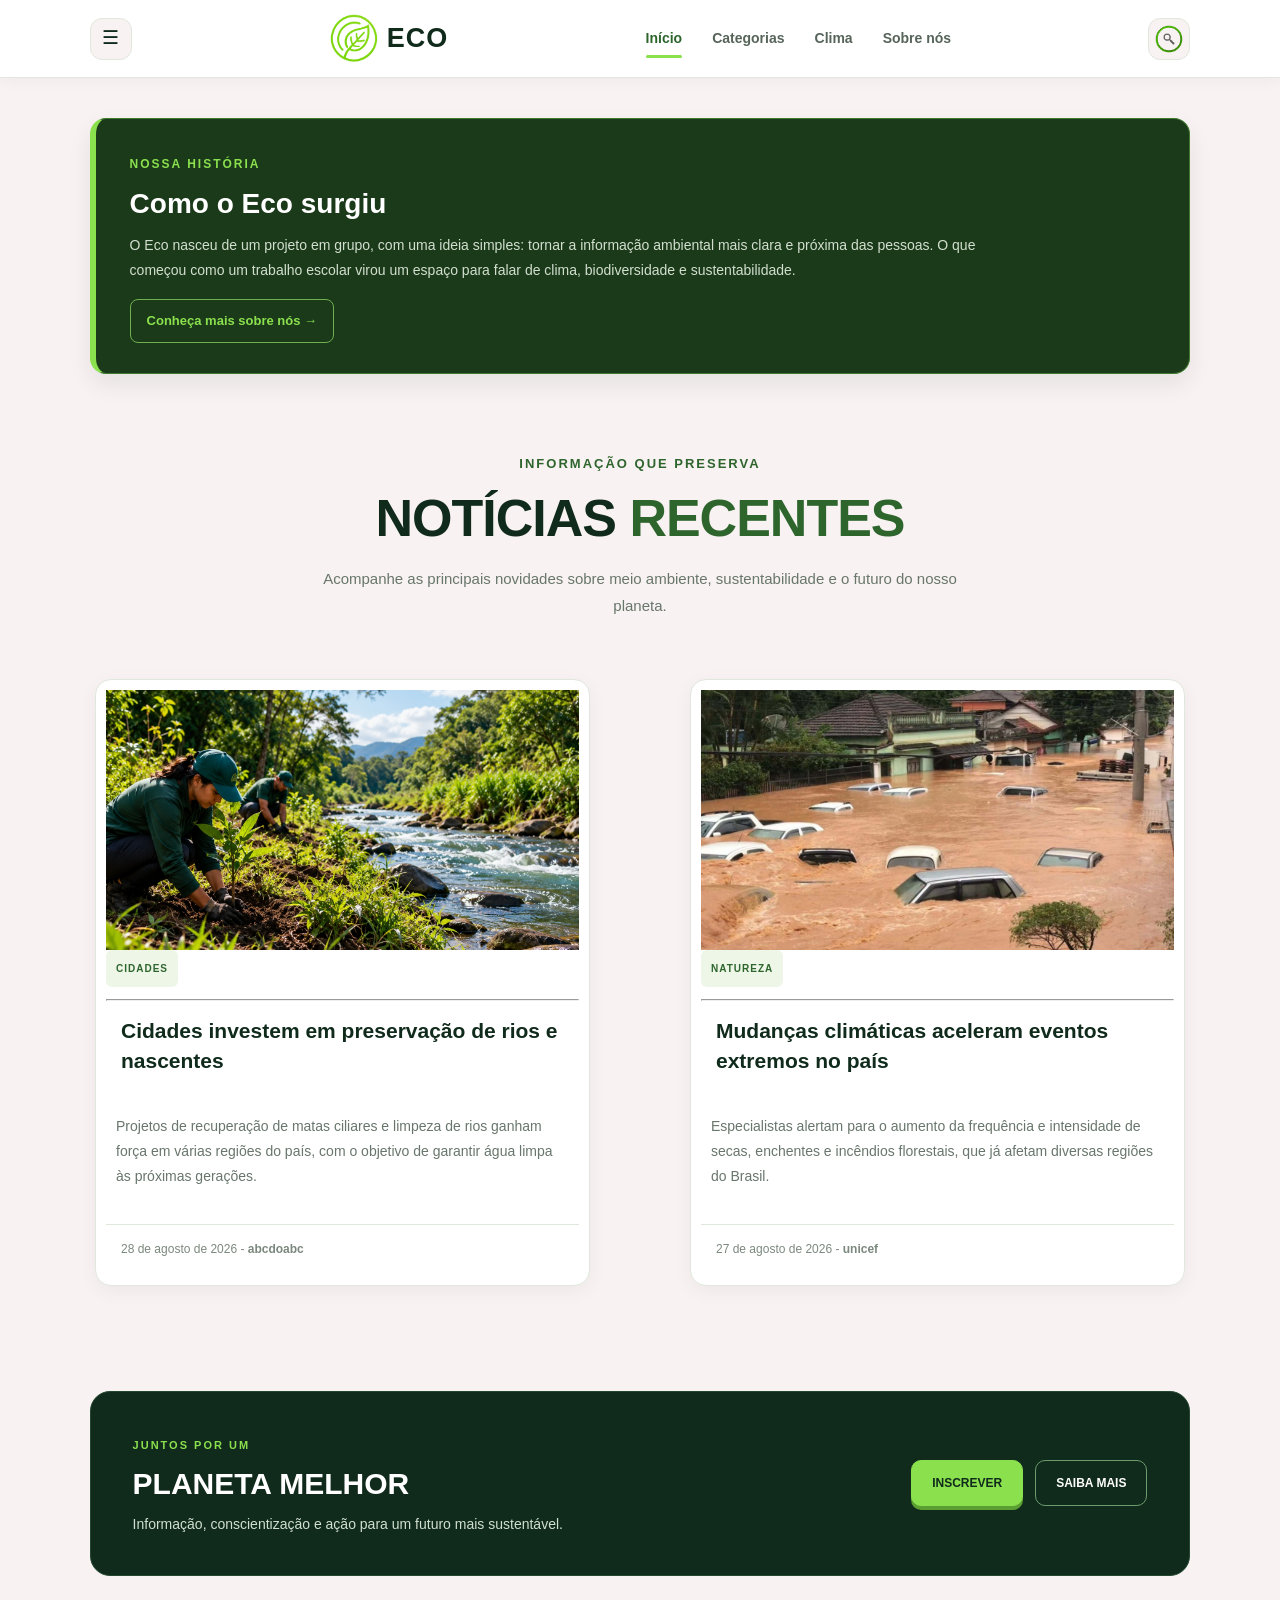
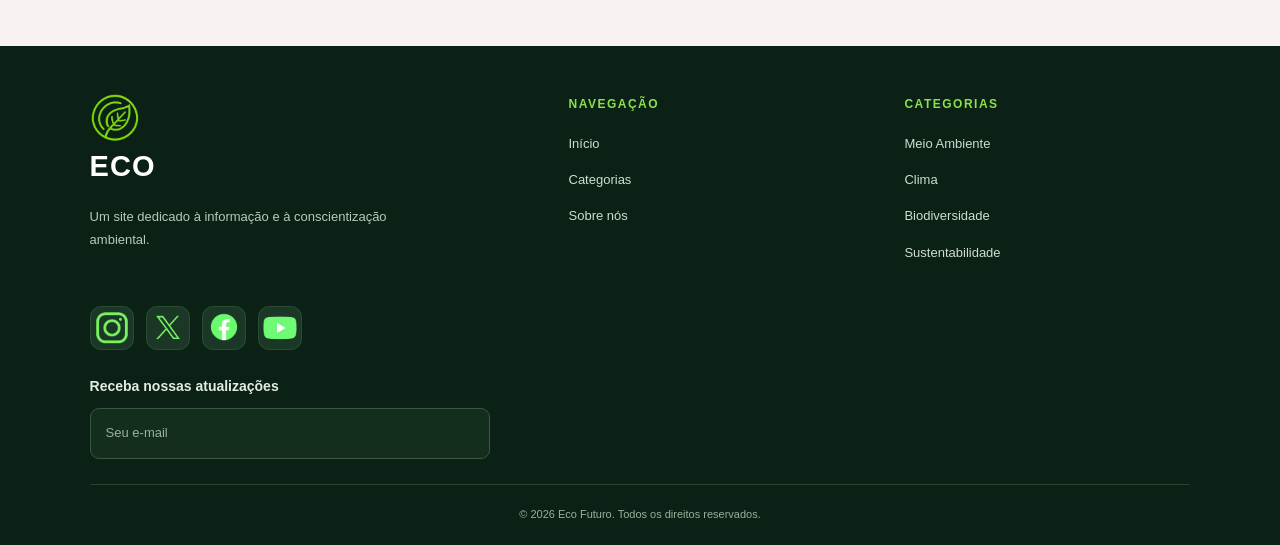
==== commit 4fb6aa5f: "arrumei as tags" ====
--- a/index.html
+++ b/index.html
@@ -16,6 +16,7 @@
     <nav class="menu-pc">
       <a class="ativo" href="#">Início</a>
       <a href="categorias.html">Categorias</a>
+      <a href="clima.html">Clima</a>
       <a href="sobre.html">Sobre nós</a>
       
     </nav>
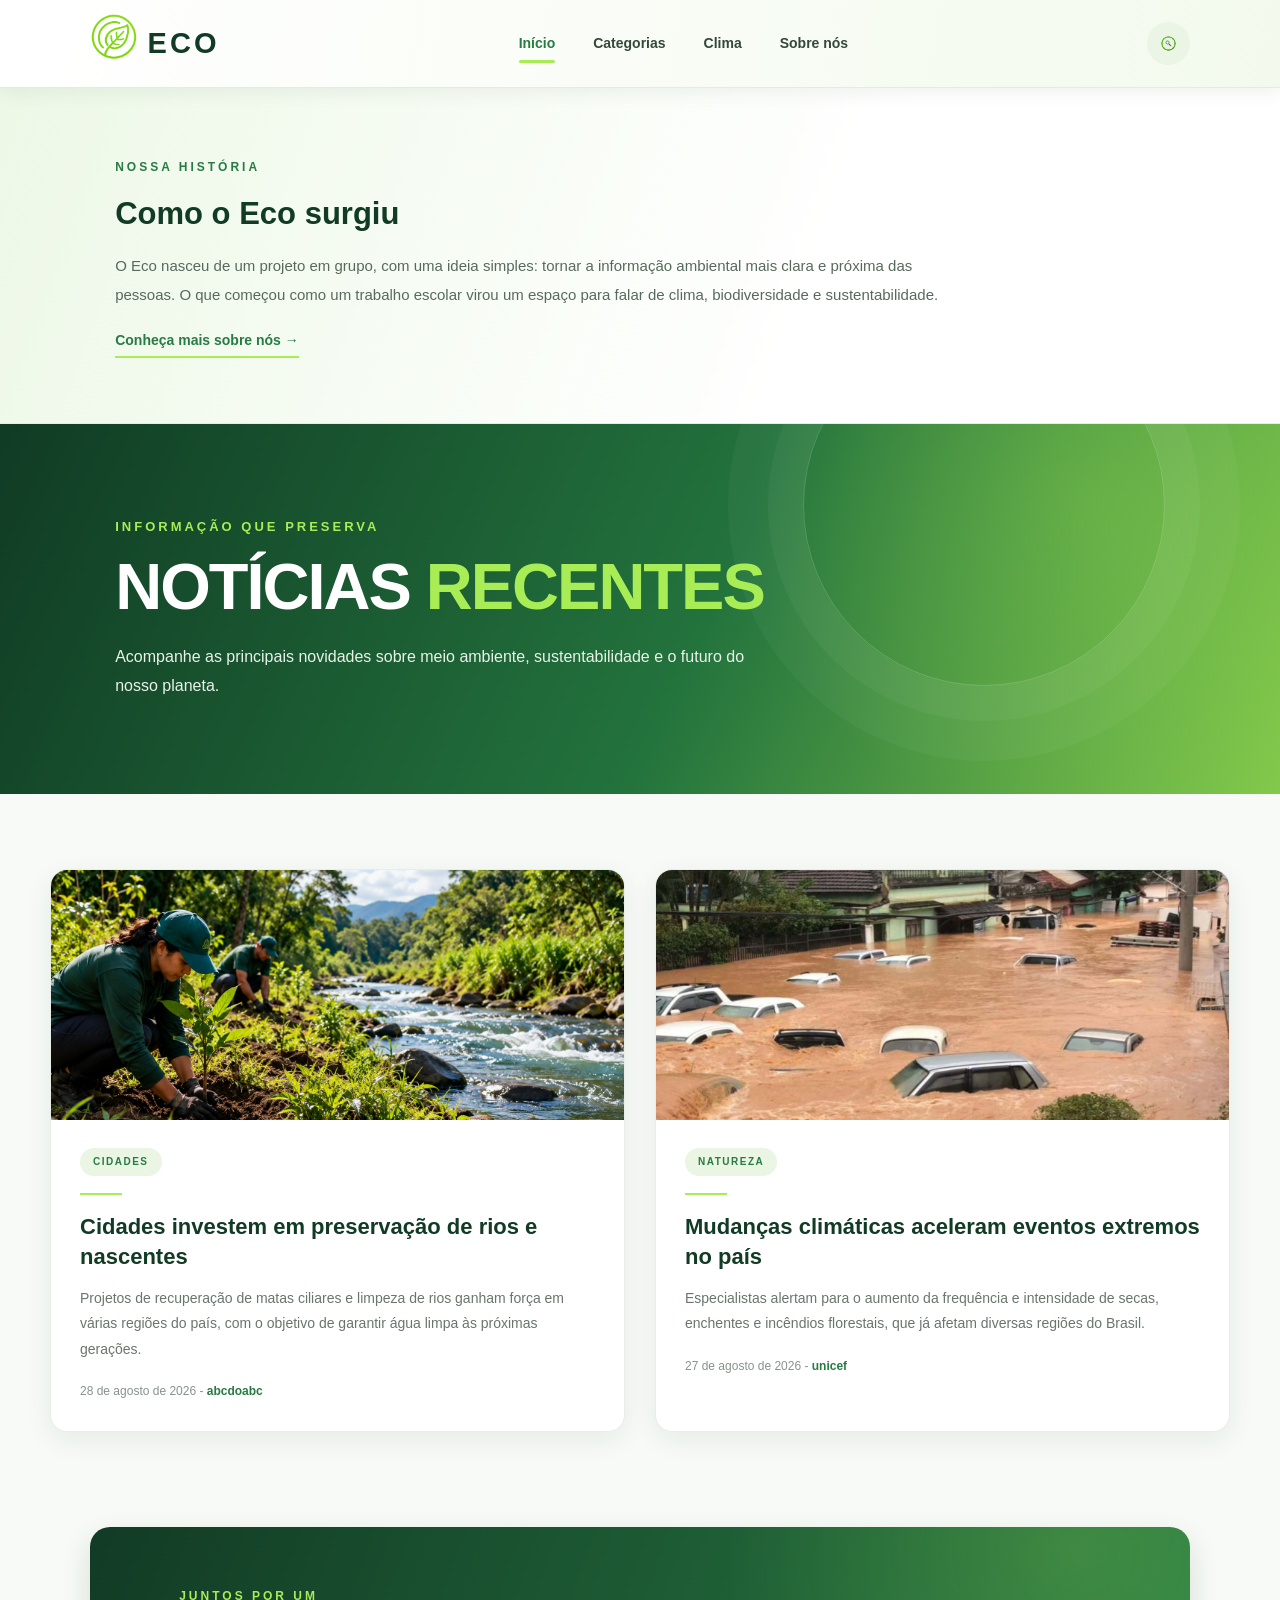
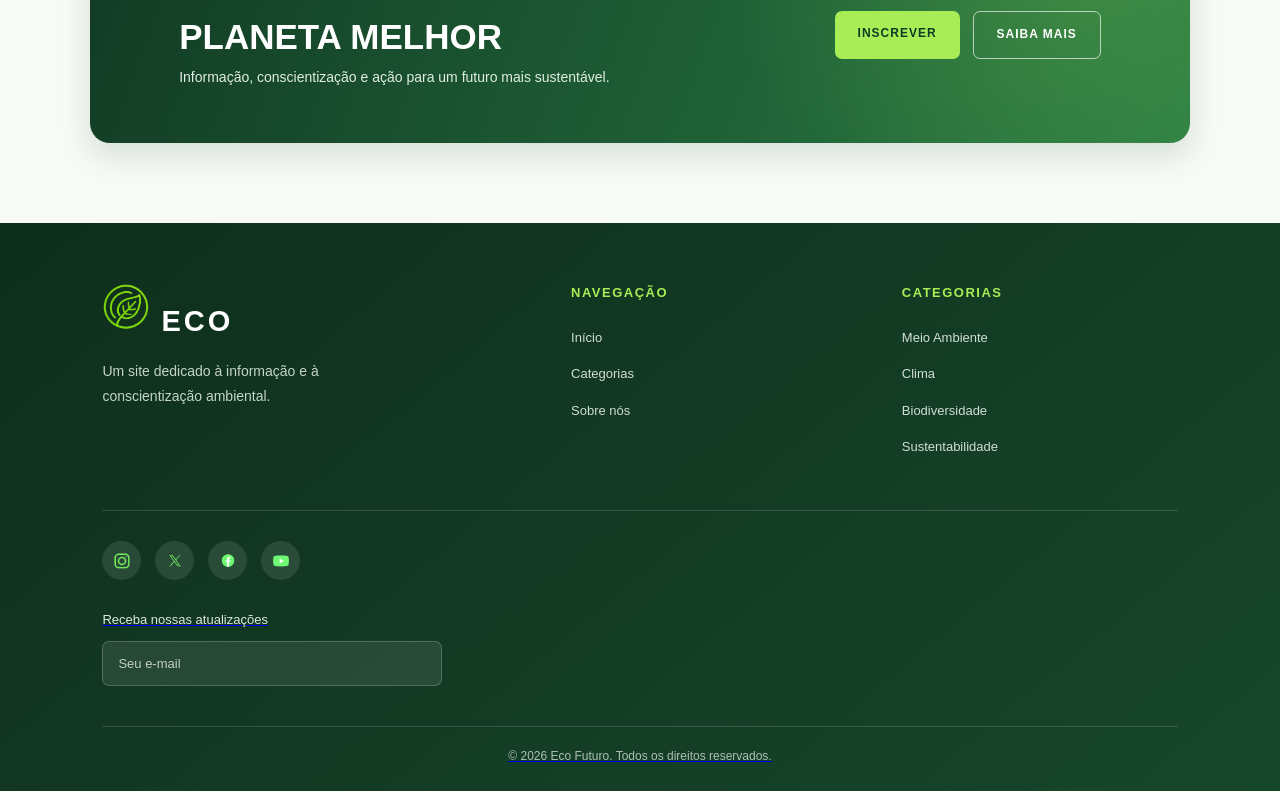
==== commit 63809c41: "Ajjustei alguns html e CSS" ====
--- a/index.html
+++ b/index.html
@@ -10,8 +10,8 @@
 
 <body>
 
-  <header>
-    <button aria-label="Menu">☰</button>
+<header class="cabecalho">
+      <button aria-label="Menu">☰</button>
     <div class="logo"><span><img src="IMG/LogoEco.jpg" alt="LogoEco" width="50"></span> ECO</div>
     <nav class="menu-pc">
       <a class="ativo" href="#">Início</a>
@@ -20,7 +20,7 @@
       <a href="sobre.html">Sobre nós</a>
       
     </nav>
-    <button aria-label="Buscar"><img src="IMG/Icone-pesquisa.jpg" </button>
+    <button aria-label="Buscar"><img src="IMG/Icone-pesquisa.jpg"></button>
   </header>
 
   <style>
--- a/Index.css
+++ b/Index.css
@@ -1,723 +1,697 @@
 
-/* ========================================
-   ECO - PÁGINA INICIAL
-======================================== */
+/* =====================================
+   ECO - IDENTIDADE VISUAL
+===================================== */
 
 :root {
-  --verde-escuro: #102b1c;
-  --verde-fundo: #1b3a1a;
-  --verde-medio: #2e652d;
-  --verde-lima: #8be04e;
-  --verde-claro: #edf6e7;
-  --branco: #ffffff;
-  --fundo: #f8f2f2;
-  --texto: #26372b;
-  --texto-suave: #68766b;
-  --borda: #e0e8dc;
+    --verde-escuro: #123b25;
+    --verde: #287b43;
+    --verde-medio: #55a83d;
+    --verde-lima: #a8ed55;
+    --verde-claro: #eff8e9;
+    --branco: #ffffff;
+    --texto: #34443a;
+    --cinza: #718078;
 }
 
 * {
-  margin: 0;
-  padding: 0;
-  box-sizing: border-box;
+    margin: 0;
+    padding: 0;
+    box-sizing: border-box;
 }
 
 html {
-  scroll-behavior: smooth;
+    scroll-behavior: smooth;
 }
 
 body {
-  background: var(--fundo);
-  color: var(--texto);
-  font-family: "Segoe UI", Arial, sans-serif;
-  line-height: 1.7;
-}
-
-a {
-  color: inherit;
-  text-decoration: none;
-}
-
-button,
-input {
-  font: inherit;
-}
-
-button {
-  cursor: pointer;
-}
-
-img {
-  display: block;
-  max-width: 100%;
-}
-
-/* ========================================
+    font-family: Arial, Helvetica, sans-serif;
+    background: #f7faf6;
+    color: var(--texto);
+    line-height: 1.6;
+}
+
+/* =====================================
    CABEÇALHO
-======================================== */
+===================================== */
 
 header {
-  min-height: 78px;
-  padding: 14px 7%;
-  display: flex;
-  align-items: center;
-  justify-content: space-between;
-  gap: 24px;
-  background: #ffffff;
-  border-bottom: 1px solid var(--borda);
-  box-shadow: 0 3px 15px rgba(16, 43, 28, 0.04);
-  position: relative;
-  z-index: 10;
-}
+    width: 100%;
+    min-height: 88px;
+    padding: 0 7%;
+    display: flex;
+    align-items: center;
+    justify-content: space-between;
+    background: linear-gradient(100deg, #ffffff 0%, #f3faed 100%);
+    border-bottom: 1px solid #e2eddf;
+    box-shadow: 0 4px 18px rgba(18, 59, 37, 0.07);
+    position: relative;
+    z-index: 10;
+}
+
+/* LOGO */
 
 .logo {
-  display: flex;
-  align-items: center;
-  gap: 8px;
-  color: var(--verde-escuro);
-  font-size: 27px;
-  font-weight: 800;
-  letter-spacing: 1px;
-  white-space: nowrap;
-}
-
-.logo span {
-  font-size: 29px;
-}
+    display: flex;
+    align-items: center;
+    gap: 10px;
+    color: var(--verde-escuro);
+    font-size: 29px;
+    font-weight: 900;
+    letter-spacing: 3px;
+}
+
+.logo img {
+    width: 48px;
+    height: 48px;
+    object-fit: contain;
+}
+
+/* MENU */
 
 .menu-pc {
-  display: flex;
-  align-items: center;
-  gap: 30px;
+    display: flex;
+    align-items: center;
+    gap: 38px;
 }
 
 .menu-pc a {
-  position: relative;
-  padding: 8px 0;
-  color: #566459;
-  font-size: 14px;
-  font-weight: 600;
-  transition: color 0.25s ease;
-}
-
-.menu-pc a::after {
-  content: "";
-  position: absolute;
-  bottom: 0;
-  left: 0;
-  width: 0;
-  height: 3px;
-  background: var(--verde-lima);
-  border-radius: 5px;
-  transition: width 0.25s ease;
-}
-
-.menu-pc a:hover,
+    position: relative;
+    text-decoration: none;
+    color: #34483a;
+    font-size: 14px;
+    font-weight: 700;
+    padding: 10px 0;
+    transition: 0.3s;
+}
+
+.menu-pc a:hover {
+    color: var(--verde-medio);
+}
+
 .menu-pc a.ativo {
-  color: var(--verde-medio);
-}
-
-.menu-pc a:hover::after,
+    color: var(--verde);
+}
+
 .menu-pc a.ativo::after {
-  width: 100%;
-}
+    content: "";
+    position: absolute;
+    left: 0;
+    bottom: 2px;
+    width: 100%;
+    height: 3px;
+    background: var(--verde-lima);
+    border-radius: 10px;
+}
+
+/* BOTÕES DO CABEÇALHO */
 
 header button {
-  width: 42px;
-  height: 42px;
-  flex-shrink: 0;
-  border: 1px solid var(--borda);
-  border-radius: 12px;
-  background: var(--fundo);
-  color: var(--verde-escuro);
-  font-size: 19px;
-  transition: 0.25s ease;
-}
-
-header button:hover {
-  background: var(--verde-claro);
-  border-color: var(--verde-lima);
-  transform: translateY(-2px);
-}
-
-header button:active {
-  transform: scale(0.94);
-}
-
-/* ========================================
+    border: none;
+    cursor: pointer;
+}
+
+header button:first-child {
+    display: none;
+}
+
+header button:last-child {
+    width: 43px;
+    height: 43px;
+    display: flex;
+    align-items: center;
+    justify-content: center;
+    border-radius: 50%;
+    background: #eaf5e5;
+    transition: 0.3s;
+}
+
+header button:last-child:hover {
+    background: #d9efc9;
+    transform: scale(1.06);
+}
+
+header button:last-child img {
+    width: 21px;
+    height: 21px;
+    object-fit: contain;
+}
+
+/* =====================================
    NOSSA HISTÓRIA
-======================================== */
+===================================== */
 
 .historia {
-  width: 86%;
-  max-width: 1120px;
-  margin: 40px auto;
-  padding: 30px 34px;
-  background: var(--verde-fundo);
-  border: 1px solid #3f7a2e;
-  border-left: 6px solid var(--verde-lima);
-  border-radius: 16px;
-  color: var(--branco);
-  box-shadow: 0 10px 25px rgba(16, 43, 28, 0.08);
+    padding: 65px 9%;
+    background: linear-gradient(110deg, #edf8e7, #ffffff 65%);
+    border-bottom: 1px solid #e3efdf;
 }
 
 .historia small {
-  display: inline-block;
-  margin-bottom: 8px;
-  color: var(--verde-lima);
-  font-size: 12px;
-  font-weight: 800;
-  letter-spacing: 2px;
+    color: var(--verde);
+    font-size: 12px;
+    font-weight: 800;
+    letter-spacing: 3px;
 }
 
 .historia h2 {
-  margin: 4px 0 10px;
-  color: #ffffff;
-  font-size: 28px;
-  line-height: 1.3;
+    color: var(--verde-escuro);
+    font-size: 31px;
+    margin: 10px 0 14px;
 }
 
 .historia p {
-  max-width: 900px;
-  color: #d2dfcf;
-  font-size: 14px;
-  line-height: 1.8;
+    max-width: 850px;
+    color: #59695e;
+    font-size: 15px;
+    line-height: 1.9;
+    margin-bottom: 18px;
 }
 
 .historia a {
-  display: inline-block;
-  margin-top: 16px;
-  padding: 10px 16px;
-  border: 1px solid #6fae51;
-  border-radius: 8px;
-  color: var(--verde-lima);
-  font-size: 13px;
-  font-weight: 700;
-  transition: 0.25s ease;
+    display: inline-block;
+    color: var(--verde);
+    font-weight: 700;
+    font-size: 14px;
+    text-decoration: none;
+    border-bottom: 2px solid var(--verde-lima);
+    padding-bottom: 4px;
+    transition: 0.3s;
 }
 
 .historia a:hover {
-  background: var(--verde-lima);
-  color: var(--verde-escuro);
-  transform: translateY(-2px);
-}
-
-/* ========================================
-   DESTAQUE PRINCIPAL
-======================================== */
+    color: var(--verde-escuro);
+    padding-left: 5px;
+}
+
+/* =====================================
+   BANNER PRINCIPAL
+===================================== */
 
 .hero {
-  max-width: 1000px;
-  margin: 0 auto;
-  padding: 35px 20px 45px;
-  text-align: center;
+    min-height: 370px;
+    padding: 85px 9%;
+    display: flex;
+    flex-direction: column;
+    justify-content: center;
+    align-items: flex-start;
+    position: relative;
+    overflow: hidden;
+
+    background:
+        radial-gradient(circle at 85% 20%,
+        rgba(168, 237, 85, 0.23), transparent 30%),
+        linear-gradient(115deg,
+        #103b24 0%,
+        #23733d 55%,
+        #83c94b 100%);
+}
+
+/* CÍRCULOS DECORATIVOS */
+
+.hero::after {
+    content: "";
+    position: absolute;
+    width: 360px;
+    height: 360px;
+    right: 9%;
+    top: -100px;
+    border: 1px solid rgba(255,255,255,0.18);
+    border-radius: 50%;
+    box-shadow:
+        0 0 0 35px rgba(255,255,255,0.04),
+        0 0 0 75px rgba(255,255,255,0.035);
 }
 
 .hero em {
-  display: inline-block;
-  margin-bottom: 12px;
-  color: var(--verde-medio);
-  font-size: 13px;
-  font-style: normal;
-  font-weight: 700;
-  letter-spacing: 2px;
-  text-transform: uppercase;
+    color: var(--verde-lima);
+    font-style: normal;
+    font-size: 13px;
+    font-weight: 800;
+    letter-spacing: 3px;
+    text-transform: uppercase;
+    margin-bottom: 14px;
+    position: relative;
+    z-index: 1;
 }
 
 .hero h1 {
-  margin-bottom: 15px;
-  color: var(--verde-escuro);
-  font-size: clamp(34px, 5vw, 52px);
-  font-weight: 800;
-  line-height: 1.2;
-  letter-spacing: -1px;
+    color: white;
+    font-size: clamp(38px, 6vw, 65px);
+    line-height: 1.1;
+    font-weight: 900;
+    letter-spacing: -2px;
+    position: relative;
+    z-index: 1;
 }
 
 .hero h1 b {
-  color: var(--verde-medio);
+    color: var(--verde-lima);
 }
 
 .hero p {
-  max-width: 650px;
-  margin: 0 auto;
-  color: var(--texto-suave);
-  font-size: 15px;
-  line-height: 1.8;
-}
-
-/* CARDS DA NATUREZA dentro do card */
+    max-width: 650px;
+    color: #e8f3e9;
+    font-size: 16px;
+    line-height: 1.8;
+    margin-top: 20px;
+    position: relative;
+    z-index: 1;
+}
+
+/* =====================================
+   ÁREA DE NOTÍCIAS
+===================================== */
 
 .noticias {
-  padding: 15px;
-  width: 100%;
-  max-width: 1120px;
-  margin: 0 auto 90px;
-  display: grid;
-  grid-template-columns: repeat(2, minmax(0, 1fr));
-  gap: 100px;
-}
-
-/*Texto Natureza*/
+    max-width: 1250px;
+    margin: 0 auto;
+    padding: 75px 35px;
+    display: grid;
+    grid-template-columns: repeat(2, minmax(0, 1fr));
+    gap: 30px;
+}
+
 .noticia {
-  padding: 10px;
-  min-width: 0;
-  overflow: hidden;
-  background: #ffffff;
-  border: 1px solid var(--borda);
-  border-radius: 16px;
-  box-shadow: 0 5px 20px rgba(16, 43, 28, 0.05);
-  transition:
-    transform 0.3s ease,
-    box-shadow 0.3s ease,
-    border-color 0.3s ease;
+    background: var(--branco);
+    border-radius: 17px;
+    overflow: hidden;
+    border: 1px solid #e8eee7;
+    box-shadow: 0 8px 28px rgba(18, 59, 37, 0.07);
+    transition: 0.35s;
 }
 
 .noticia:hover {
-  transform: translateY(-5px);
-  border-color: #c6dfb9;
-  box-shadow: 0 14px 32px rgba(16, 43, 28, 0.12);
-}
-
-.noticia .foto {
-  width: 100%;
-  height: 260px;
-  overflow: hidden;
-  background: #e4eddf;
-}
-
-.noticia .foto img {
-  width: 100%;
-  height: 100%;
-  object-fit: cover;
-  object-position: center;
-  transition: transform 0.45s ease;
+    transform: translateY(-7px);
+    box-shadow: 0 15px 35px rgba(18, 59, 37, 0.13);
+}
+
+.noticia > a {
+    display: block;
+    height: 100%;
+    color: inherit;
+    text-decoration: none;
+}
+
+/* IMAGENS DAS NOTÍCIAS */
+
+.foto {
+    width: 100%;
+    height: 250px;
+    overflow: hidden;
+    background: #e5eee2;
+}
+
+.foto img {
+    width: 100%;
+    height: 100%;
+    display: block;
+    object-fit: cover;
+    transition: transform 0.5s;
 }
 
 .noticia:hover .foto img {
-  transform: scale(1.04);
-}
-
-.noticia > div:last-child {
-  padding: 24px;
+    transform: scale(1.05);
+}
+
+/* CONTEÚDO DOS CARDS */
+
+.noticia > a > div:last-child {
+    padding: 27px 29px 30px;
 }
 
 .tag {
-  display: inline-block;
-  margin-bottom: 12px;
-  padding: 10px 10px;
-  border-radius: 6px;
-  background: var(--verde-claro);
-  color: var(--verde-medio);
-  font-size: 10px;
-  font-weight: 800;
-  letter-spacing: 1px;
-}
-
-/*Cidades investem dentro do card*/
+    display: inline-block;
+    padding: 6px 13px;
+    border-radius: 30px;
+    background: #eaf6e3;
+    color: var(--verde);
+    font-size: 10px;
+    font-weight: 900;
+    letter-spacing: 1.5px;
+}
+
+.noticia hr {
+    border: none;
+    height: 2px;
+    width: 42px;
+    background: var(--verde-lima);
+    margin: 17px 0;
+}
+
 .noticia h2 {
-  padding: 15px;
-  margin-bottom: 12px;
-  color: var(--verde-escuro);
-  font-size: 21px;
-  line-height: 1.45;
-}
-
-/*Texto cidades investem*/
+    color: var(--verde-escuro);
+    font-size: 22px;
+    line-height: 1.4;
+    margin-bottom: 13px;
+}
+
 .noticia p {
-  padding: 10px;
-  margin-bottom: 25px;
-  color: var(--texto-suave);
-  font-size: 14px;
-  line-height: 1.8;
-}
-
-/*Texto cidades investem - dia*/
+    color: #68766c;
+    font-size: 14px;
+    line-height: 1.8;
+    margin-bottom: 20px;
+}
+
 .noticia time {
-  padding: 15px;
-  display: block;
-  padding-top: 14px;
-  border-top: 1px solid var(--borda);
-  color: #7b887d;
-  font-size: 12px;
-}
-
-/* CHAMADA PLANETA MELHOR */
+    display: block;
+    color: #87938a;
+    font-size: 12px;
+}
+
+.noticia time strong {
+    color: var(--verde);
+}
+
+/* =====================================
+   CHAMADA FINAL
+===================================== */
 
 .chamada {
-  width: 86%;
-  max-width: 1120px;
-  margin: 0 auto 70px;
-  padding: 38px 42px;
-  display: flex;
-  align-items: center;
-  justify-content: space-between;
-  gap: 30px;
-  background: var(--verde-escuro);
-  border: 1px solid #25472f;
-  border-radius: 20px;
-  color: #ffffff;
-}
-
-.chamada > div:first-child {
-  max-width: 600px;
+    margin: 20px 7% 80px;
+    padding: 55px 7%;
+    border-radius: 20px;
+    display: flex;
+    justify-content: space-between;
+    align-items: center;
+    gap: 30px;
+    background:
+        radial-gradient(circle at 90% 10%,
+        rgba(168, 237, 85, 0.2), transparent 35%),
+        linear-gradient(110deg, #123b25, #287b43);
+    box-shadow: 0 12px 30px rgba(18, 59, 37, 0.14);
 }
 
 .chamada small {
-  color: var(--verde-lima);
-  font-size: 11px;
-  font-weight: 800;
-  letter-spacing: 2px;
+    color: var(--verde-lima);
+    font-size: 12px;
+    font-weight: 800;
+    letter-spacing: 3px;
 }
 
 .chamada h2 {
-  margin: 7px 0 10px;
-  color: #ffffff;
-  font-size: 30px;
-  line-height: 1.3;
+    color: white;
+    font-size: 35px;
+    line-height: 1.2;
+    margin: 8px 0;
 }
 
 .chamada p {
-  color: #d0dfd0;
-  font-size: 14px;
-}
-
-/* BOTÕES */
+    color: #e0eee2;
+    font-size: 14px;
+}
 
 .botoes {
-  display: flex;
-  align-items: center;
-  flex-wrap: wrap;
-  gap: 12px;
+    display: flex;
+    gap: 13px;
+    flex-wrap: wrap;
 }
 
 .btn {
-  display: inline-flex;
-  align-items: center;
-  justify-content: center;
-  padding: 12px 20px;
-  border: 1px solid transparent;
-  border-radius: 10px;
-  font-size: 12px;
-  font-weight: 800;
-  text-align: center;
-  transition:
-    background-color 0.25s ease,
-    color 0.25s ease,
-    border-color 0.25s ease,
-    transform 0.25s ease,
-    box-shadow 0.25s ease;
+    display: inline-block;
+    padding: 13px 23px;
+    border-radius: 7px;
+    text-decoration: none;
+    font-size: 12px;
+    font-weight: 800;
+    letter-spacing: 1px;
+    transition: 0.3s;
 }
 
 .btn.cheio {
-  background: var(--verde-lima);
-  border-color: var(--verde-lima);
-  color: var(--verde-escuro);
-  box-shadow: 0 4px 0 #5b9e32;
+    background: var(--verde-lima);
+    color: var(--verde-escuro);
 }
 
 .btn.cheio:hover {
-  background: #a1ed6d;
-  transform: translateY(-3px);
-  box-shadow: 0 7px 16px rgba(139, 224, 78, 0.2);
-}
-
-.btn.cheio:active {
-  transform: translateY(1px);
-  box-shadow: 0 2px 0 #5b9e32;
+    background: white;
+    transform: translateY(-3px);
 }
 
 .btn.vazio {
-  background: transparent;
-  border-color: #6d9b6c;
-  color: #ffffff;
+    border: 1px solid rgba(255,255,255,0.65);
+    color: white;
 }
 
 .btn.vazio:hover {
-  background: #25472d;
-  border-color: var(--verde-lima);
-  color: var(--verde-lima);
-  transform: translateY(-3px);
-}
-
-.btn.vazio:active {
-  transform: scale(0.97);
-}
-
-/* RODAPÉ */
+    background: white;
+    color: var(--verde-escuro);
+}
+
+/* =====================================
+   RODAPÉ
+===================================== */
 
 footer {
-  padding: 48px 7% 22px;
-  background: #0b2115;
-  color: #ffffff;
+    padding: 60px 8% 25px;
+    background: linear-gradient(140deg, #0e2e1c, #17472b);
+    color: white;
 }
 
 .colunas {
-  width: 100%;
-  max-width: 1120px;
-  margin: 0 auto;
-  display: grid;
-  grid-template-columns: 1.5fr 1fr 1fr;
-  gap: 50px;
+    display: grid;
+    grid-template-columns: 1.5fr 1fr 1fr;
+    gap: 55px;
+    padding-bottom: 40px;
+    border-bottom: 1px solid rgba(255,255,255,0.13);
 }
 
 footer .logo {
-  margin-bottom: 14px;
-  color: #ffffff;
+    color: white;
+    margin-bottom: 15px;
+}
+
+footer .logo img {
+    width: 48px;
+    height: 48px;
 }
 
 .colunas p {
-  max-width: 310px;
-  color: #b8c9bb;
-  font-size: 13px;
-  line-height: 1.8;
-}
-
-footer h3 {
-  margin-bottom: 15px;
-  color: var(--verde-lima);
-  font-size: 12px;
-  letter-spacing: 1.5px;
-}
-
-footer ul {
-  list-style: none;
-}
-
-footer li {
-  margin-bottom: 9px;
-}
-
-footer li a {
-  color: #d0dcd1;
-  font-size: 13px;
-  transition: color 0.2s ease;
-}
-
-footer li a:hover {
-  color: var(--verde-lima);
-}
-
-/* ========================================
-   REDES SOCIAIS
-======================================== */
+    max-width: 290px;
+    color: #c4d5c8;
+    font-size: 14px;
+    line-height: 1.8;
+}
+
+.colunas h3 {
+    color: var(--verde-lima);
+    font-size: 13px;
+    letter-spacing: 1.5px;
+    margin-bottom: 20px;
+}
+
+.colunas ul {
+    list-style: none;
+}
+
+.colunas li {
+    margin-bottom: 11px;
+}
+
+.colunas li a {
+    color: #d0ded2;
+    font-size: 13px;
+    text-decoration: none;
+    transition: 0.3s;
+}
+
+.colunas li a:hover {
+    color: var(--verde-lima);
+    padding-left: 5px;
+}
+
+/* REDES SOCIAIS */
 
 .sociais {
-  width: 100%;
-  max-width: 1120px;
-  margin: 32px auto 25px;
-  display: flex;
-  align-items: center;
-  gap: 12px;
+    display: flex;
+    align-items: center;
+    gap: 14px;
+    margin: 30px 0;
 }
 
 .sociais a {
-  width: 44px;
-  height: 44px;
-  display: inline-flex;
-  align-items: center;
-  justify-content: center;
-  border: 1px solid #2c4b35;
-  border-radius: 11px;
-  background: #1b3826;
-  color: #ffffff;
-  font-size: 17px;
-  transition:
-    background-color 0.25s ease,
-    transform 0.25s ease,
-    border-color 0.25s ease;
+    width: 39px;
+    height: 39px;
+    border-radius: 50%;
+    display: flex;
+    justify-content: center;
+    align-items: center;
+    background: rgba(255,255,255,0.1);
+    transition: 0.3s;
 }
 
 .sociais a:hover {
-  background: var(--verde-medio);
-  border-color: var(--verde-lima);
-  transform: translateY(-4px);
+    background: var(--verde-lima);
+    transform: translateY(-4px);
+}
+
+.sociais img {
+    width: 20px;
+    height: 20px;
+    object-fit: contain;
 }
 
 /* CAMPO DE E-MAIL */
 
 .rotulo {
-  display: block;
-  width: 100%;
-  max-width: 1120px;
-  margin: 0 auto 10px;
-  color: #e1ece2;
-  font-size: 14px;
-  font-weight: 600;
-}
-
-#email {
-  display: block;
-  width: 100%;
-  max-width: 400px;
-  margin: 0 auto 25px 0;
-  padding: 13px 15px;
-  border: 1px solid #395641;
-  border-radius: 9px;
-  outline: none;
-  background: #142e1e;
-  color: #ffffff;
-  font-size: 13px;
-  transition: border-color 0.25s ease;
-}
-
-#email::placeholder {
-  color: #9caf9f;
-}
-
-#email:focus {
-  border-color: var(--verde-lima);
-  box-shadow: 0 0 0 3px rgba(139, 224, 78, 0.1);
-}
-
-/* DIREITOS AUTORAIS */
+    display: block;
+    color: #dce9df;
+    font-size: 13px;
+    margin-bottom: 10px;
+}
+
+footer input {
+    width: 100%;
+    max-width: 340px;
+    height: 45px;
+    padding: 0 15px;
+    border: 1px solid rgba(255,255,255,0.2);
+    border-radius: 7px;
+    outline: none;
+    background: rgba(255,255,255,0.09);
+    color: white;
+    font-size: 13px;
+}
+
+footer input::placeholder {
+    color: #c1d1c5;
+}
+
+footer input:focus {
+    border-color: var(--verde-lima);
+}
 
 .copy {
-  max-width: 1120px;
-  margin: 0 auto;
-  padding-top: 20px;
-  border-top: 1px solid #294132;
-  color: #9caf9f;
-  font-size: 11px;
-  text-align: center;
-}
-
-/*RESPONSIVIDADE*/
-
-@media (max-width: 850px) {
-  header {
-    padding: 14px 5%;
-    gap: 14px;
-  }
-
-  .menu-pc {
-    gap: 16px;
-  }
-
-  .menu-pc a {
+    margin-top: 40px;
+    padding-top: 20px;
+    border-top: 1px solid rgba(255,255,255,0.13);
+    text-align: center;
+    color: #aebfb2;
     font-size: 12px;
-  }
-
-  .historia,
-  .noticias,
-  .chamada {
-    width: 90%;
-  }
-
-  .noticia .foto {
-    height: 210px;
-  }
-
-  .chamada {
-    padding: 30px;
-    flex-direction: column;
-    align-items: flex-start;
-  }
-
-  .colunas {
-    gap: 30px;
-  }
-}
-
-@media (max-width: 600px) {
-  header {
-    min-height: 70px;
-    padding: 12px 4%;
-    gap: 9px;
-  }
-
-  header .logo {
-    font-size: 21px;
-  }
-
-  header .logo span {
-    font-size: 23px;
-  }
-
-  .menu-pc {
-    gap: 9px;
-  }
-
-  .menu-pc a {
-    font-size: 10px;
-  }
-
-  header button {
-    width: 33px;
-    height: 33px;
-    font-size: 15px;
-  }
-
-  .historia {
-    margin: 25px auto;
-    padding: 23px;
-  }
-
-  .historia h2 {
-    font-size: 23px;
-  }
-
-  .hero {
-    padding: 25px 6% 35px;
-  }
-
-  .hero h1 {
-    font-size: 34px;
-  }
-
-  .hero p {
-    font-size: 13px;
-  }
-
-  .noticias {
-    grid-template-columns: 1fr;
-    gap: 22px;
-    margin-bottom: 45px;
-  }
-
-  .noticia .foto {
-    height: 230px;
-  }
-
-  .noticia > div:last-child {
-    padding: 20px;
-  }
-
-  .noticia h2 {
-    font-size: 19px;
-  }
-
-  .chamada {
-    margin-bottom: 45px;
-    padding: 25px;
-  }
-
-  .chamada h2 {
-    font-size: 25px;
-  }
-
-  .botoes {
-    width: 100%;
-  }
-
-  .botoes .btn {
-    flex: 1;
-    padding: 12px 10px;
-  }
-
-  footer {
-    padding: 35px 6% 20px;
-  }
-
-  .colunas {
-    grid-template-columns: 1fr 1fr;
-    gap: 28px 18px;
-  }
-
-  .colunas > div:first-child {
-    grid-column: 1 / -1;
-  }
-
-  #email {
-    max-width: 100%;
-  }
-}
+}
+
+/* =====================================
+   RESPONSIVIDADE
+===================================== */
+
+@media (max-width: 900px) {
+    header {
+        padding: 0 4%;
+    }
+
+    .menu-pc {
+        gap: 20px;
+    }
+
+    .noticias {
+        gap: 20px;
+        padding: 55px 25px;
+    }
+
+    .colunas {
+        gap: 30px;
+    }
+}
+
+@media (max-width: 650px) {
+    header {
+        min-height: 75px;
+        padding: 0 5%;
+        flex-wrap: wrap;
+    }
+
+    .logo {
+        font-size: 23px;
+    }
+
+    .logo img {
+        width: 40px;
+        height: 40px;
+    }
+
+    header button:first-child {
+        display: block;
+        background: #eaf5e5;
+        color: var(--verde-escuro);
+        font-size: 22px;
+        width: 38px;
+        height: 38px;
+        border-radius: 8px;
+    }
+
+    .menu-pc {
+        width: 100%;
+        justify-content: center;
+        gap: 17px;
+        padding: 10px 0 15px;
+        order: 3;
+        flex-wrap: wrap;
+    }
+
+    .menu-pc a {
+        font-size: 12px;
+    }
+
+    header button:last-child {
+        width: 36px;
+        height: 36px;
+    }
+
+    .historia {
+        padding: 45px 7%;
+    }
+
+    .historia h2 {
+        font-size: 26px;
+    }
+
+    .hero {
+        min-height: 300px;
+        padding: 60px 7%;
+    }
+
+    .hero h1 {
+        font-size: 39px;
+    }
+
+    .hero p {
+        font-size: 14px;
+    }
+
+    .hero::after {
+        right: -230px;
+    }
+
+    .noticias {
+        grid-template-columns: 1fr;
+        padding: 45px 6%;
+    }
+
+    .foto {
+        height: 220px;
+    }
+
+    .noticia h2 {
+        font-size: 20px;
+    }
+
+    .chamada {
+        margin: 10px 5% 55px;
+        padding: 38px 7%;
+        flex-direction: column;
+        align-items: flex-start;
+    }
+
+    .chamada h2 {
+        font-size: 29px;
+    }
+
+    .colunas {
+        grid-template-columns: 1fr;
+        gap: 35px;
+    }
+
+    footer {
+        padding: 45px 7% 22px;
+    }
+}
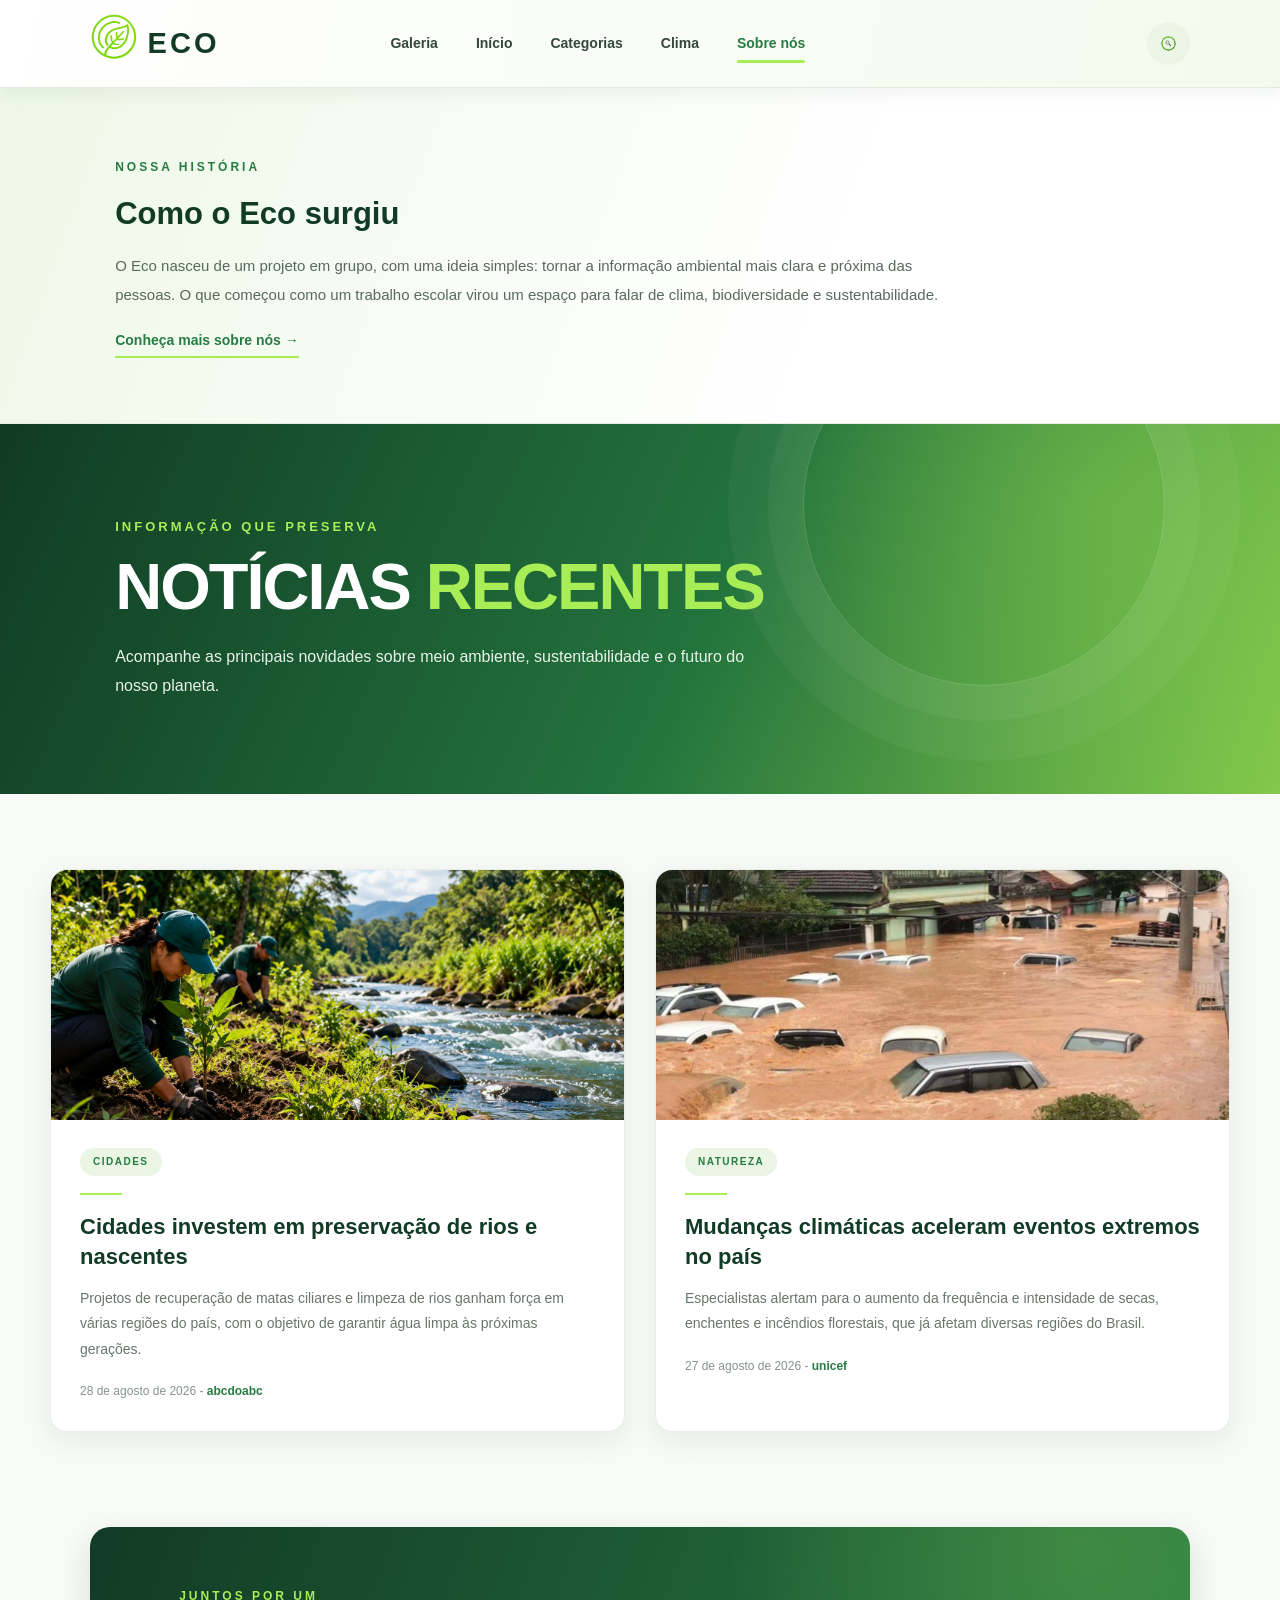
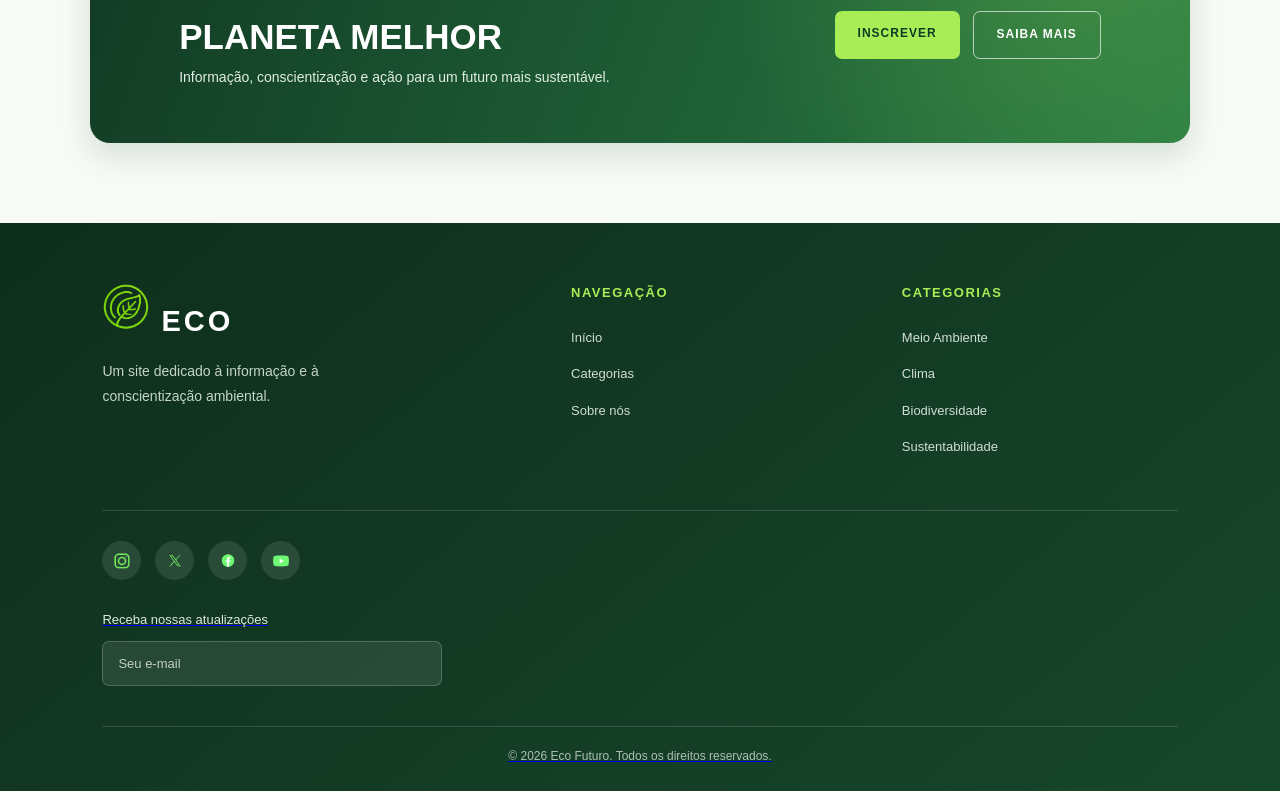
==== commit 0a64ef5e: "feat: cria estrutura HTML da galeria ambiental" ====
--- a/index.html
+++ b/index.html
@@ -13,12 +13,15 @@
 <header class="cabecalho">
       <button aria-label="Menu">☰</button>
     <div class="logo"><span><img src="IMG/LogoEco.jpg" alt="LogoEco" width="50"></span> ECO</div>
-    <nav class="menu-pc">
-      <a class="ativo" href="#">Início</a>
-      <a href="categorias.html">Categorias</a>
-      <a href="clima.html">Clima</a>
-      <a href="sobre.html">Sobre nós</a>
-      
+     <nav class="menu-pc">
+            <a href="galeria.html">Galeria</a>
+            <a href="index.html">Início</a>
+            <a href="categorias.html">Categorias</a>
+            <a href="clima.html">Clima</a>
+            <a href="sobre.html" class="ativo">Sobre nós</a>
+        </nav>
+      <nav class="menu-pc"></nav>
+
     </nav>
     <button aria-label="Buscar"><img src="IMG/Icone-pesquisa.jpg"></button>
   </header>
--- a/Index.css
+++ b/Index.css
@@ -1,7 +1,5 @@
 
-/* =====================================
-   ECO - IDENTIDADE VISUAL
-===================================== */
+/*ECO - IDENTIDADE VISUAL*/
 
 :root {
     --verde-escuro: #123b25;
@@ -31,9 +29,7 @@
     line-height: 1.6;
 }
 
-/* =====================================
-   CABEÇALHO
-===================================== */
+/*CABEÇALHO*/
 
 header {
     width: 100%;
@@ -49,7 +45,7 @@
     z-index: 10;
 }
 
-/* LOGO */
+/*LOGO*/
 
 .logo {
     display: flex;
@@ -67,7 +63,7 @@
     object-fit: contain;
 }
 
-/* MENU */
+/*MENU*/
 
 .menu-pc {
     display: flex;
@@ -104,7 +100,7 @@
     border-radius: 10px;
 }
 
-/* BOTÕES DO CABEÇALHO */
+/*BOTÕES DO CABEÇALHO*/
 
 header button {
     border: none;
@@ -137,9 +133,7 @@
     object-fit: contain;
 }
 
-/* =====================================
-   NOSSA HISTÓRIA
-===================================== */
+/*NOSSA HISTÓRIA*/
 
 .historia {
     padding: 65px 9%;
@@ -184,9 +178,7 @@
     padding-left: 5px;
 }
 
-/* =====================================
-   BANNER PRINCIPAL
-===================================== */
+/*BANNER PRINCIPAL*/
 
 .hero {
     min-height: 370px;
@@ -207,7 +199,7 @@
         #83c94b 100%);
 }
 
-/* CÍRCULOS DECORATIVOS */
+/*CÍRCULOS DECORATIVOS*/
 
 .hero::after {
     content: "";
@@ -259,9 +251,7 @@
     z-index: 1;
 }
 
-/* =====================================
-   ÁREA DE NOTÍCIAS
-===================================== */
+/*ÁREA DE NOTÍCIAS*/
 
 .noticias {
     max-width: 1250px;
@@ -293,7 +283,7 @@
     text-decoration: none;
 }
 
-/* IMAGENS DAS NOTÍCIAS */
+/*IMAGENS DAS NOTÍCIAS*/
 
 .foto {
     width: 100%;
@@ -314,7 +304,7 @@
     transform: scale(1.05);
 }
 
-/* CONTEÚDO DOS CARDS */
+/*CONTEÚDO DOS CARDS*/
 
 .noticia > a > div:last-child {
     padding: 27px 29px 30px;
@@ -363,9 +353,7 @@
     color: var(--verde);
 }
 
-/* =====================================
-   CHAMADA FINAL
-===================================== */
+/*CHAMADA FINAL*/
 
 .chamada {
     margin: 20px 7% 80px;
@@ -438,9 +426,7 @@
     color: var(--verde-escuro);
 }
 
-/* =====================================
-   RODAPÉ
-===================================== */
+/*RODAPÉ*/
 
 footer {
     padding: 60px 8% 25px;
@@ -500,7 +486,7 @@
     padding-left: 5px;
 }
 
-/* REDES SOCIAIS */
+/*REDES SOCIAIS*/
 
 .sociais {
     display: flex;
@@ -531,7 +517,7 @@
     object-fit: contain;
 }
 
-/* CAMPO DE E-MAIL */
+/*CAMPO DE E-MAIL*/
 
 .rotulo {
     display: block;
@@ -570,9 +556,7 @@
     font-size: 12px;
 }
 
-/* =====================================
-   RESPONSIVIDADE
-===================================== */
+/*RESPONSIVIDADE*/
 
 @media (max-width: 900px) {
     header {
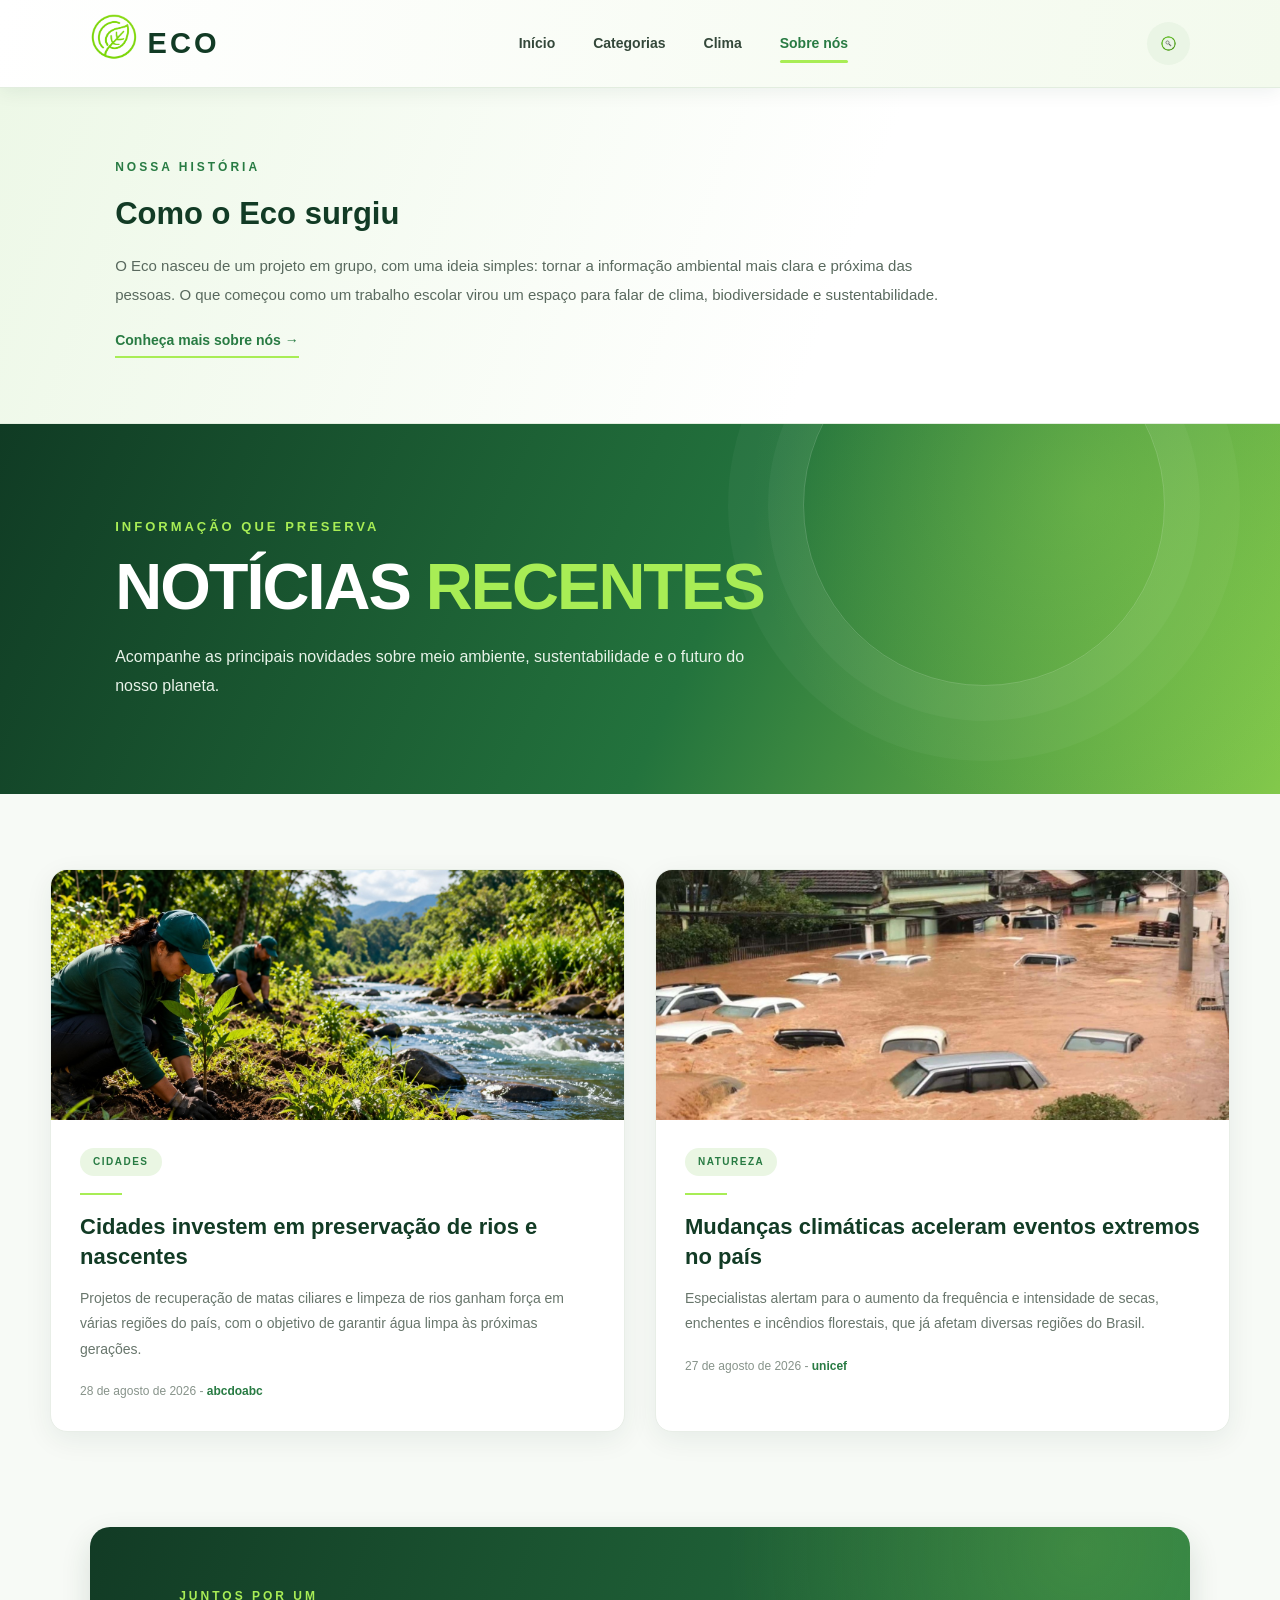
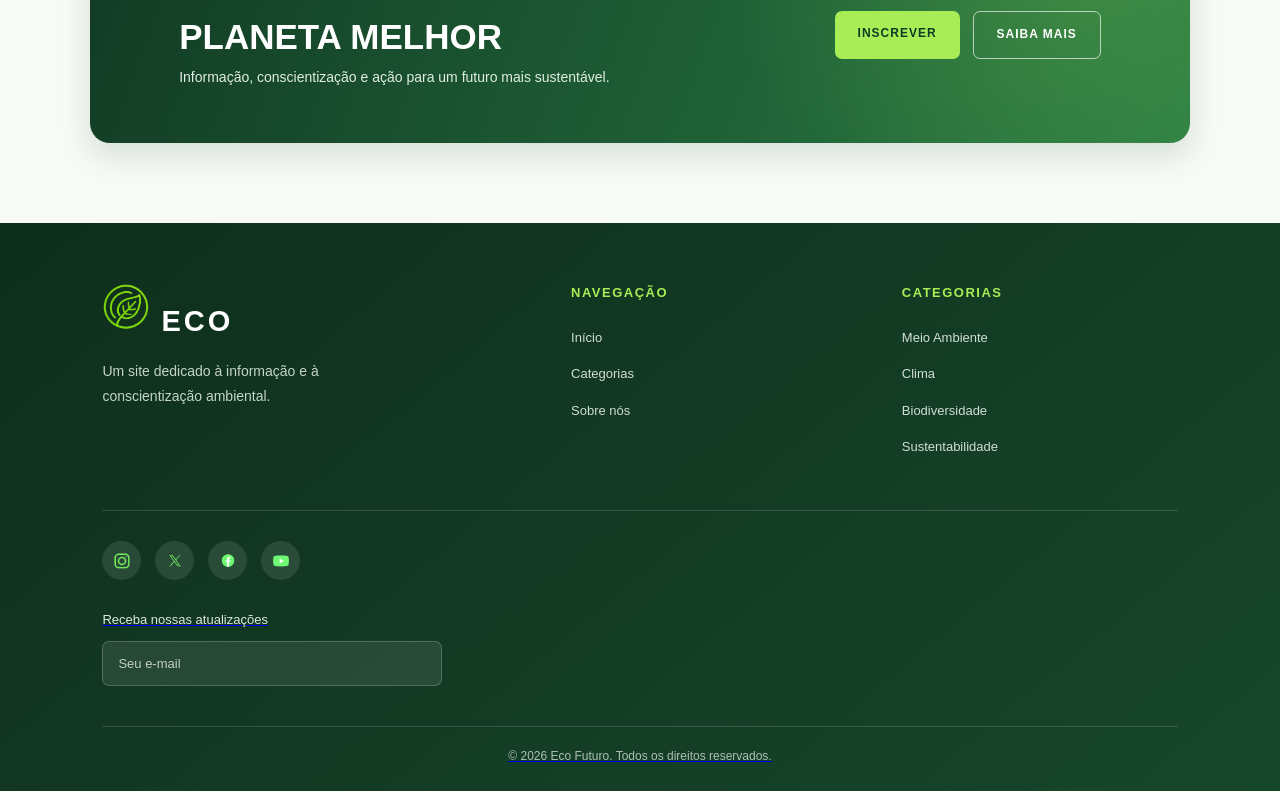
==== commit bfd3cce1: "reajustei os html" ====
--- a/index.html
+++ b/index.html
@@ -14,13 +14,13 @@
       <button aria-label="Menu">☰</button>
     <div class="logo"><span><img src="IMG/LogoEco.jpg" alt="LogoEco" width="50"></span> ECO</div>
      <nav class="menu-pc">
-            <a href="galeria.html">Galeria</a>
+           
             <a href="index.html">Início</a>
             <a href="categorias.html">Categorias</a>
             <a href="clima.html">Clima</a>
             <a href="sobre.html" class="ativo">Sobre nós</a>
         </nav>
-      <nav class="menu-pc"></nav>
+     
 
     </nav>
     <button aria-label="Buscar"><img src="IMG/Icone-pesquisa.jpg"></button>
